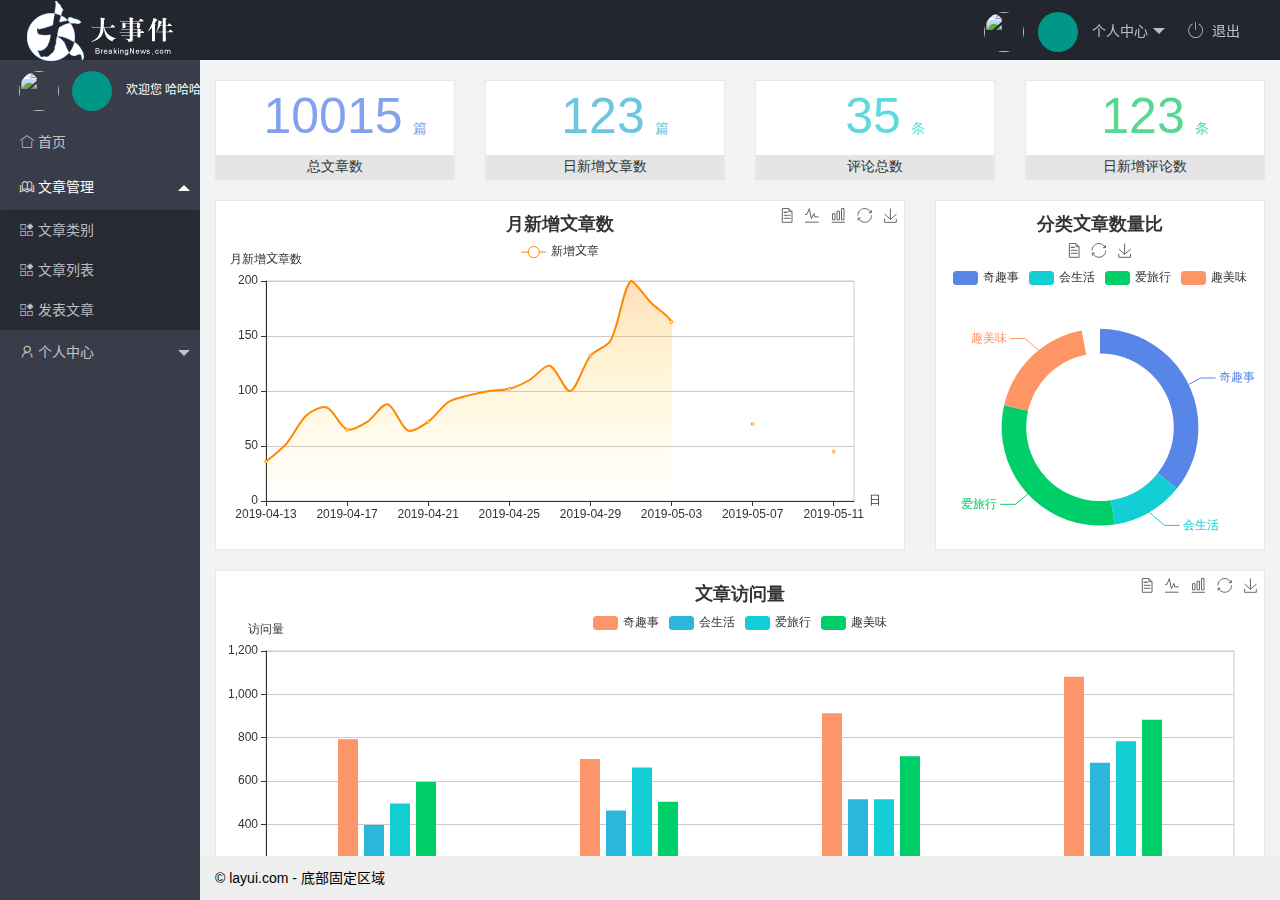
==== index.html @ 98bbff05 "首页及修改用户资料页面" ====
<!DOCTYPE html>
<html lang="zh-CN">

<head>
    <meta charset="UTF-8">
    <meta name="viewport" content="width=device-width, initial-scale=1.0">
    <title>大事件-首页</title>
    <link rel="stylesheet" href="/assets/lib/layui/css/layui.css">
    <link rel="stylesheet" href="/assets/css/index.css">
    <link rel="stylesheet" href="/assets/fonts/iconfont.css">
</head>

<body class="layui-layout-body">
    <div class="layui-layout layui-layout-admin">
        <div class="layui-header">
            <div class="layui-logo"><img src="/assets/images/logo.png" alt=""></div>
            <!-- 头部区域（可配合layui已有的水平导航） -->
            <ul class="layui-nav layui-layout-right">
                <li class="layui-nav-item">
                    <a href="javascript:;">
                        <img src="http://t.cn/RCzsdCq" class="layui-nav-img tu">
                        <span class="touxiang"></span>
                        个人中心
                    </a>
                    <dl class="layui-nav-child">
                        <dd><a href="">基本资料</a></dd>
                        <dd><a href="">更换头像</a></dd>
                        <dd><a href="">重置密码</a></dd>
                    </dl>
                </li>
                <li class="layui-nav-item">
                    <a href="javascript:;"><span class="iconfont icon-tuichu"></span> &nbsp;退出</a>
                </li>
            </ul>
        </div>

        <div class="layui-side layui-bg-black">
            <div class="layui-side-scroll">
                <!-- 左侧导航区域（可配合layui已有的垂直导航） -->
                <div class="userinfo">
                    <img src="http://t.cn/RCzsdCq" class="layui-nav-img tu">
                    <span class="touxiang"></span>
                    <span id="welcome">欢迎您&nbsp;哈哈哈</span>
                </div>
                <ul class="layui-nav layui-nav-tree" lay-filter="test">

                    <li class="layui-nav-item"><a href="/home/dashboard.html" target="fm"><i
                                class="layui-icon layui-icon-home"></i>
                            首页</a>
                    </li>
                    <li class="layui-nav-item layui-nav-itemed">
                        <a class="" href="javascript:;"><i class="layui-icon layui-icon-read"></i> 文章管理</a>
                        <dl class="layui-nav-child">
                            <dd><a href="javascript:;"><i class="layui-icon layui-icon-app"></i> 文章类别</a></dd>
                            <dd><a href="javascript:;"><i class="layui-icon layui-icon-app"></i> 文章列表</a></dd>
                            <dd><a href="javascript:;"><i class="layui-icon layui-icon-app"></i> 发表文章</a></dd>
                        </dl>
                    </li>
                    <li class="layui-nav-item">
                        <a href="javascript:;"><i class="layui-icon layui-icon-username"></i> 个人中心</a>
                        <dl class="layui-nav-child">
                            <dd><a href="/home/user_info.html" target="fm"><i class="layui-icon layui-icon-app"></i>
                                    基本资料</a></dd>
                            <dd><a href="javascript:;"><i class="layui-icon layui-icon-app"></i> 更换头像</a></dd>
                            <dd><a href="javascript:;"><i class="layui-icon layui-icon-app"></i> 重置密码</a></dd>
                        </dl>
                    </li>

                </ul>
            </div>
        </div>

        <div class="layui-body">
            <!-- 内容主体区域 -->
            <iframe src="/home/dashboard.html" frameborder="0" name="fm"></iframe>
        </div>

        <div class="layui-footer">
            <!-- 底部固定区域 -->
            © layui.com - 底部固定区域
        </div>
    </div>
</body>




























<!-- 导入 Layui 的JS文件 -->
<script src="/assets/lib/layui/layui.all.js"></script>
<!-- 导入 JQuery -->
<script src="/assets/lib/jquery.js"></script>
<!-- 导入自己封装的 baseAPI.js -->
<script src="/assets/js/baseAPI.js"></script>
<!-- 导入自己的 JavaScript 脚本 -->
<script src="/assets/js/index.js"></script>
<script>
    //JavaScript代码区域
    layui.use('element', function () {
        var element = layui.element;

    });
</script>

</html>
---- assets/lib/layui/css/layui.css ----
/** layui-v2.5.5 MIT License By https://www.layui.com */
 .layui-inline,img{display:inline-block;vertical-align:middle}h1,h2,h3,h4,h5,h6{font-weight:400}.layui-edge,.layui-header,.layui-inline,.layui-main{position:relative}.layui-body,.layui-edge,.layui-elip{overflow:hidden}.layui-btn,.layui-edge,.layui-inline,img{vertical-align:middle}.layui-btn,.layui-disabled,.layui-icon,.layui-unselect{-moz-user-select:none;-webkit-user-select:none;-ms-user-select:none}.layui-elip,.layui-form-checkbox span,.layui-form-pane .layui-form-label{text-overflow:ellipsis;white-space:nowrap}.layui-breadcrumb,.layui-tree-btnGroup{visibility:hidden}blockquote,body,button,dd,div,dl,dt,form,h1,h2,h3,h4,h5,h6,input,li,ol,p,pre,td,textarea,th,ul{margin:0;padding:0;-webkit-tap-highlight-color:rgba(0,0,0,0)}a:active,a:hover{outline:0}img{border:none}li{list-style:none}table{border-collapse:collapse;border-spacing:0}h4,h5,h6{font-size:100%}button,input,optgroup,option,select,textarea{font-family:inherit;font-size:inherit;font-style:inherit;font-weight:inherit;outline:0}pre{white-space:pre-wrap;white-space:-moz-pre-wrap;white-space:-pre-wrap;white-space:-o-pre-wrap;word-wrap:break-word}body{line-height:24px;font:14px Helvetica Neue,Helvetica,PingFang SC,Tahoma,Arial,sans-serif}hr{height:1px;margin:10px 0;border:0;clear:both}a{color:#333;text-decoration:none}a:hover{color:#777}a cite{font-style:normal;*cursor:pointer}.layui-border-box,.layui-border-box *{box-sizing:border-box}.layui-box,.layui-box *{box-sizing:content-box}.layui-clear{clear:both;*zoom:1}.layui-clear:after{content:'\20';clear:both;*zoom:1;display:block;height:0}.layui-inline{*display:inline;*zoom:1}.layui-edge{display:inline-block;width:0;height:0;border-width:6px;border-style:dashed;border-color:transparent}.layui-edge-top{top:-4px;border-bottom-color:#999;border-bottom-style:solid}.layui-edge-right{border-left-color:#999;border-left-style:solid}.layui-edge-bottom{top:2px;border-top-color:#999;border-top-style:solid}.layui-edge-left{border-right-color:#999;border-right-style:solid}.layui-disabled,.layui-disabled:hover{color:#d2d2d2!important;cursor:not-allowed!important}.layui-circle{border-radius:100%}.layui-show{display:block!important}.layui-hide{display:none!important}@font-face{font-family:layui-icon;src:url(../font/iconfont.eot?v=250);src:url(../font/iconfont.eot?v=250#iefix) format('embedded-opentype'),url(../font/iconfont.woff2?v=250) format('woff2'),url(../font/iconfont.woff?v=250) format('woff'),url(../font/iconfont.ttf?v=250) format('truetype'),url(../font/iconfont.svg?v=250#layui-icon) format('svg')}.layui-icon{font-family:layui-icon!important;font-size:16px;font-style:normal;-webkit-font-smoothing:antialiased;-moz-osx-font-smoothing:grayscale}.layui-icon-reply-fill:before{content:"\e611"}.layui-icon-set-fill:before{content:"\e614"}.layui-icon-menu-fill:before{content:"\e60f"}.layui-icon-search:before{content:"\e615"}.layui-icon-share:before{content:"\e641"}.layui-icon-set-sm:before{content:"\e620"}.layui-icon-engine:before{content:"\e628"}.layui-icon-close:before{content:"\1006"}.layui-icon-close-fill:before{content:"\1007"}.layui-icon-chart-screen:before{content:"\e629"}.layui-icon-star:before{content:"\e600"}.layui-icon-circle-dot:before{content:"\e617"}.layui-icon-chat:before{content:"\e606"}.layui-icon-release:before{content:"\e609"}.layui-icon-list:before{content:"\e60a"}.layui-icon-chart:before{content:"\e62c"}.layui-icon-ok-circle:before{content:"\1005"}.layui-icon-layim-theme:before{content:"\e61b"}.layui-icon-table:before{content:"\e62d"}.layui-icon-right:before{content:"\e602"}.layui-icon-left:before{content:"\e603"}.layui-icon-cart-simple:before{content:"\e698"}.layui-icon-face-cry:before{content:"\e69c"}.layui-icon-face-smile:before{content:"\e6af"}.layui-icon-survey:before{content:"\e6b2"}.layui-icon-tree:before{content:"\e62e"}.layui-icon-upload-circle:before{content:"\e62f"}.layui-icon-add-circle:before{content:"\e61f"}.layui-icon-download-circle:before{content:"\e601"}.layui-icon-templeate-1:before{content:"\e630"}.layui-icon-util:before{content:"\e631"}.layui-icon-face-surprised:before{content:"\e664"}.layui-icon-edit:before{content:"\e642"}.layui-icon-speaker:before{content:"\e645"}.layui-icon-down:before{content:"\e61a"}.layui-icon-file:before{content:"\e621"}.layui-icon-layouts:before{content:"\e632"}.layui-icon-rate-half:before{content:"\e6c9"}.layui-icon-add-circle-fine:before{content:"\e608"}.layui-icon-prev-circle:before{content:"\e633"}.layui-icon-read:before{content:"\e705"}.layui-icon-404:before{content:"\e61c"}.layui-icon-carousel:before{content:"\e634"}.layui-icon-help:before{content:"\e607"}.layui-icon-code-circle:before{content:"\e635"}.layui-icon-water:before{content:"\e636"}.layui-icon-username:before{content:"\e66f"}.layui-icon-find-fill:before{content:"\e670"}.layui-icon-about:before{content:"\e60b"}.layui-icon-location:before{content:"\e715"}.layui-icon-up:before{content:"\e619"}.layui-icon-pause:before{content:"\e651"}.layui-icon-date:before{content:"\e637"}.layui-icon-layim-uploadfile:before{content:"\e61d"}.layui-icon-delete:before{content:"\e640"}.layui-icon-play:before{content:"\e652"}.layui-icon-top:before{content:"\e604"}.layui-icon-friends:before{content:"\e612"}.layui-icon-refresh-3:before{content:"\e9aa"}.layui-icon-ok:before{content:"\e605"}.layui-icon-layer:before{content:"\e638"}.layui-icon-face-smile-fine:before{content:"\e60c"}.layui-icon-dollar:before{content:"\e659"}.layui-icon-group:before{content:"\e613"}.layui-icon-layim-download:before{content:"\e61e"}.layui-icon-picture-fine:before{content:"\e60d"}.layui-icon-link:before{content:"\e64c"}.layui-icon-diamond:before{content:"\e735"}.layui-icon-log:before{content:"\e60e"}.layui-icon-rate-solid:before{content:"\e67a"}.layui-icon-fonts-del:before{content:"\e64f"}.layui-icon-unlink:before{content:"\e64d"}.layui-icon-fonts-clear:before{content:"\e639"}.layui-icon-triangle-r:before{content:"\e623"}.layui-icon-circle:before{content:"\e63f"}.layui-icon-radio:before{content:"\e643"}.layui-icon-align-center:before{content:"\e647"}.layui-icon-align-right:before{content:"\e648"}.layui-icon-align-left:before{content:"\e649"}.layui-icon-loading-1:before{content:"\e63e"}.layui-icon-return:before{content:"\e65c"}.layui-icon-fonts-strong:before{content:"\e62b"}.layui-icon-upload:before{content:"\e67c"}.layui-icon-dialogue:before{content:"\e63a"}.layui-icon-video:before{content:"\e6ed"}.layui-icon-headset:before{content:"\e6fc"}.layui-icon-cellphone-fine:before{content:"\e63b"}.layui-icon-add-1:before{content:"\e654"}.layui-icon-face-smile-b:before{content:"\e650"}.layui-icon-fonts-html:before{content:"\e64b"}.layui-icon-form:before{content:"\e63c"}.layui-icon-cart:before{content:"\e657"}.layui-icon-camera-fill:before{content:"\e65d"}.layui-icon-tabs:before{content:"\e62a"}.layui-icon-fonts-code:before{content:"\e64e"}.layui-icon-fire:before{content:"\e756"}.layui-icon-set:before{content:"\e716"}.layui-icon-fonts-u:before{content:"\e646"}.layui-icon-triangle-d:before{content:"\e625"}.layui-icon-tips:before{content:"\e702"}.layui-icon-picture:before{content:"\e64a"}.layui-icon-more-vertical:before{content:"\e671"}.layui-icon-flag:before{content:"\e66c"}.layui-icon-loading:before{content:"\e63d"}.layui-icon-fonts-i:before{content:"\e644"}.layui-icon-refresh-1:before{content:"\e666"}.layui-icon-rmb:before{content:"\e65e"}.layui-icon-home:before{content:"\e68e"}.layui-icon-user:before{content:"\e770"}.layui-icon-notice:before{content:"\e667"}.layui-icon-login-weibo:before{content:"\e675"}.layui-icon-voice:before{content:"\e688"}.layui-icon-upload-drag:before{content:"\e681"}.layui-icon-login-qq:before{content:"\e676"}.layui-icon-snowflake:before{content:"\e6b1"}.layui-icon-file-b:before{content:"\e655"}.layui-icon-template:before{content:"\e663"}.layui-icon-auz:before{content:"\e672"}.layui-icon-console:before{content:"\e665"}.layui-icon-app:before{content:"\e653"}.layui-icon-prev:before{content:"\e65a"}.layui-icon-website:before{content:"\e7ae"}.layui-icon-next:before{content:"\e65b"}.layui-icon-component:before{content:"\e857"}.layui-icon-more:before{content:"\e65f"}.layui-icon-login-wechat:before{content:"\e677"}.layui-icon-shrink-right:before{content:"\e668"}.layui-icon-spread-left:before{content:"\e66b"}.layui-icon-camera:before{content:"\e660"}.layui-icon-note:before{content:"\e66e"}.layui-icon-refresh:before{content:"\e669"}.layui-icon-female:before{content:"\e661"}.layui-icon-male:before{content:"\e662"}.layui-icon-password:before{content:"\e673"}.layui-icon-senior:before{content:"\e674"}.layui-icon-theme:before{content:"\e66a"}.layui-icon-tread:before{content:"\e6c5"}.layui-icon-praise:before{content:"\e6c6"}.layui-icon-star-fill:before{content:"\e658"}.layui-icon-rate:before{content:"\e67b"}.layui-icon-template-1:before{content:"\e656"}.layui-icon-vercode:before{content:"\e679"}.layui-icon-cellphone:before{content:"\e678"}.layui-icon-screen-full:before{content:"\e622"}.layui-icon-screen-restore:before{content:"\e758"}.layui-icon-cols:before{content:"\e610"}.layui-icon-export:before{content:"\e67d"}.layui-icon-print:before{content:"\e66d"}.layui-icon-slider:before{content:"\e714"}.layui-icon-addition:before{content:"\e624"}.layui-icon-subtraction:before{content:"\e67e"}.layui-icon-service:before{content:"\e626"}.layui-icon-transfer:before{content:"\e691"}.layui-main{width:1140px;margin:0 auto}.layui-header{z-index:1000;height:60px}.layui-header a:hover{transition:all .5s;-webkit-transition:all .5s}.layui-side{position:fixed;left:0;top:0;bottom:0;z-index:999;width:200px;overflow-x:hidden}.layui-side-scroll{position:relative;width:220px;height:100%;overflow-x:hidden}.layui-body{position:absolute;left:200px;right:0;top:0;bottom:0;z-index:998;width:auto;overflow-y:auto;box-sizing:border-box}.layui-layout-body{overflow:hidden}.layui-layout-admin .layui-header{background-color:#23262E}.layui-layout-admin .layui-side{top:60px;width:200px;overflow-x:hidden}.layui-layout-admin .layui-body{position:fixed;top:60px;bottom:44px}.layui-layout-admin .layui-main{width:auto;margin:0 15px}.layui-layout-admin .layui-footer{position:fixed;left:200px;right:0;bottom:0;height:44px;line-height:44px;padding:0 15px;background-color:#eee}.layui-layout-admin .layui-logo{position:absolute;left:0;top:0;width:200px;height:100%;line-height:60px;text-align:center;color:#009688;font-size:16px}.layui-layout-admin .layui-header .layui-nav{background:0 0}.layui-layout-left{position:absolute!important;left:200px;top:0}.layui-layout-right{position:absolute!important;right:0;top:0}.layui-container{position:relative;margin:0 auto;padding:0 15px;box-sizing:border-box}.layui-fluid{position:relative;margin:0 auto;padding:0 15px}.layui-row:after,.layui-row:before{content:'';display:block;clear:both}.layui-col-lg1,.layui-col-lg10,.layui-col-lg11,.layui-col-lg12,.layui-col-lg2,.layui-col-lg3,.layui-col-lg4,.layui-col-lg5,.layui-col-lg6,.layui-col-lg7,.layui-col-lg8,.layui-col-lg9,.layui-col-md1,.layui-col-md10,.layui-col-md11,.layui-col-md12,.layui-col-md2,.layui-col-md3,.layui-col-md4,.layui-col-md5,.layui-col-md6,.layui-col-md7,.layui-col-md8,.layui-col-md9,.layui-col-sm1,.layui-col-sm10,.layui-col-sm11,.layui-col-sm12,.layui-col-sm2,.layui-col-sm3,.layui-col-sm4,.layui-col-sm5,.layui-col-sm6,.layui-col-sm7,.layui-col-sm8,.layui-col-sm9,.layui-col-xs1,.layui-col-xs10,.layui-col-xs11,.layui-col-xs12,.layui-col-xs2,.layui-col-xs3,.layui-col-xs4,.layui-col-xs5,.layui-col-xs6,.layui-col-xs7,.layui-col-xs8,.layui-col-xs9{position:relative;display:block;box-sizing:border-box}.layui-col-xs1,.layui-col-xs10,.layui-col-xs11,.layui-col-xs12,.layui-col-xs2,.layui-col-xs3,.layui-col-xs4,.layui-col-xs5,.layui-col-xs6,.layui-col-xs7,.layui-col-xs8,.layui-col-xs9{float:left}.layui-col-xs1{width:8.33333333%}.layui-col-xs2{width:16.66666667%}.layui-col-xs3{width:25%}.layui-col-xs4{width:33.33333333%}.layui-col-xs5{width:41.66666667%}.layui-col-xs6{width:50%}.layui-col-xs7{width:58.33333333%}.layui-col-xs8{width:66.66666667%}.layui-col-xs9{width:75%}.layui-col-xs10{width:83.33333333%}.layui-col-xs11{width:91.66666667%}.layui-col-xs12{width:100%}.layui-col-xs-offset1{margin-left:8.33333333%}.layui-col-xs-offset2{margin-left:16.66666667%}.layui-col-xs-offset3{margin-left:25%}.layui-col-xs-offset4{margin-left:33.33333333%}.layui-col-xs-offset5{margin-left:41.66666667%}.layui-col-xs-offset6{margin-left:50%}.layui-col-xs-offset7{margin-left:58.33333333%}.layui-col-xs-offset8{margin-left:66.66666667%}.layui-col-xs-offset9{margin-left:75%}.layui-col-xs-offset10{margin-left:83.33333333%}.layui-col-xs-offset11{margin-left:91.66666667%}.layui-col-xs-offset12{margin-left:100%}@media screen and (max-width:768px){.layui-hide-xs{display:none!important}.layui-show-xs-block{display:block!important}.layui-show-xs-inline{display:inline!important}.layui-show-xs-inline-block{display:inline-block!important}}@media screen and (min-width:768px){.layui-container{width:750px}.layui-hide-sm{display:none!important}.layui-show-sm-block{display:block!important}.layui-show-sm-inline{display:inline!important}.layui-show-sm-inline-block{display:inline-block!important}.layui-col-sm1,.layui-col-sm10,.layui-col-sm11,.layui-col-sm12,.layui-col-sm2,.layui-col-sm3,.layui-col-sm4,.layui-col-sm5,.layui-col-sm6,.layui-col-sm7,.layui-col-sm8,.layui-col-sm9{float:left}.layui-col-sm1{width:8.33333333%}.layui-col-sm2{width:16.66666667%}.layui-col-sm3{width:25%}.layui-col-sm4{width:33.33333333%}.layui-col-sm5{width:41.66666667%}.layui-col-sm6{width:50%}.layui-col-sm7{width:58.33333333%}.layui-col-sm8{width:66.66666667%}.layui-col-sm9{width:75%}.layui-col-sm10{width:83.33333333%}.layui-col-sm11{width:91.66666667%}.layui-col-sm12{width:100%}.layui-col-sm-offset1{margin-left:8.33333333%}.layui-col-sm-offset2{margin-left:16.66666667%}.layui-col-sm-offset3{margin-left:25%}.layui-col-sm-offset4{margin-left:33.33333333%}.layui-col-sm-offset5{margin-left:41.66666667%}.layui-col-sm-offset6{margin-left:50%}.layui-col-sm-offset7{margin-left:58.33333333%}.layui-col-sm-offset8{margin-left:66.66666667%}.layui-col-sm-offset9{margin-left:75%}.layui-col-sm-offset10{margin-left:83.33333333%}.layui-col-sm-offset11{margin-left:91.66666667%}.layui-col-sm-offset12{margin-left:100%}}@media screen and (min-width:992px){.layui-container{width:970px}.layui-hide-md{display:none!important}.layui-show-md-block{display:block!important}.layui-show-md-inline{display:inline!important}.layui-show-md-inline-block{display:inline-block!important}.layui-col-md1,.layui-col-md10,.layui-col-md11,.layui-col-md12,.layui-col-md2,.layui-col-md3,.layui-col-md4,.layui-col-md5,.layui-col-md6,.layui-col-md7,.layui-col-md8,.layui-col-md9{float:left}.layui-col-md1{width:8.33333333%}.layui-col-md2{width:16.66666667%}.layui-col-md3{width:25%}.layui-col-md4{width:33.33333333%}.layui-col-md5{width:41.66666667%}.layui-col-md6{width:50%}.layui-col-md7{width:58.33333333%}.layui-col-md8{width:66.66666667%}.layui-col-md9{width:75%}.layui-col-md10{width:83.33333333%}.layui-col-md11{width:91.66666667%}.layui-col-md12{width:100%}.layui-col-md-offset1{margin-left:8.33333333%}.layui-col-md-offset2{margin-left:16.66666667%}.layui-col-md-offset3{margin-left:25%}.layui-col-md-offset4{margin-left:33.33333333%}.layui-col-md-offset5{margin-left:41.66666667%}.layui-col-md-offset6{margin-left:50%}.layui-col-md-offset7{margin-left:58.33333333%}.layui-col-md-offset8{margin-left:66.66666667%}.layui-col-md-offset9{margin-left:75%}.layui-col-md-offset10{margin-left:83.33333333%}.layui-col-md-offset11{margin-left:91.66666667%}.layui-col-md-offset12{margin-left:100%}}@media screen and (min-width:1200px){.layui-container{width:1170px}.layui-hide-lg{display:none!important}.layui-show-lg-block{display:block!important}.layui-show-lg-inline{display:inline!important}.layui-show-lg-inline-block{display:inline-block!important}.layui-col-lg1,.layui-col-lg10,.layui-col-lg11,.layui-col-lg12,.layui-col-lg2,.layui-col-lg3,.layui-col-lg4,.layui-col-lg5,.layui-col-lg6,.layui-col-lg7,.layui-col-lg8,.layui-col-lg9{float:left}.layui-col-lg1{width:8.33333333%}.layui-col-lg2{width:16.66666667%}.layui-col-lg3{width:25%}.layui-col-lg4{width:33.33333333%}.layui-col-lg5{width:41.66666667%}.layui-col-lg6{width:50%}.layui-col-lg7{width:58.33333333%}.layui-col-lg8{width:66.66666667%}.layui-col-lg9{width:75%}.layui-col-lg10{width:83.33333333%}.layui-col-lg11{width:91.66666667%}.layui-col-lg12{width:100%}.layui-col-lg-offset1{margin-left:8.33333333%}.layui-col-lg-offset2{margin-left:16.66666667%}.layui-col-lg-offset3{margin-left:25%}.layui-col-lg-offset4{margin-left:33.33333333%}.layui-col-lg-offset5{margin-left:41.66666667%}.layui-col-lg-offset6{margin-left:50%}.layui-col-lg-offset7{margin-left:58.33333333%}.layui-col-lg-offset8{margin-left:66.66666667%}.layui-col-lg-offset9{margin-left:75%}.layui-col-lg-offset10{margin-left:83.33333333%}.layui-col-lg-offset11{margin-left:91.66666667%}.layui-col-lg-offset12{margin-left:100%}}.layui-col-space1{margin:-.5px}.layui-col-space1>*{padding:.5px}.layui-col-space3{margin:-1.5px}.layui-col-space3>*{padding:1.5px}.layui-col-space5{margin:-2.5px}.layui-col-space5>*{padding:2.5px}.layui-col-space8{margin:-3.5px}.layui-col-space8>*{padding:3.5px}.layui-col-space10{margin:-5px}.layui-col-space10>*{padding:5px}.layui-col-space12{margin:-6px}.layui-col-space12>*{padding:6px}.layui-col-space15{margin:-7.5px}.layui-col-space15>*{padding:7.5px}.layui-col-space18{margin:-9px}.layui-col-space18>*{padding:9px}.layui-col-space20{margin:-10px}.layui-col-space20>*{padding:10px}.layui-col-space22{margin:-11px}.layui-col-space22>*{padding:11px}.layui-col-space25{margin:-12.5px}.layui-col-space25>*{padding:12.5px}.layui-col-space30{margin:-15px}.layui-col-space30>*{padding:15px}.layui-btn,.layui-input,.layui-select,.layui-textarea,.layui-upload-button{outline:0;-webkit-appearance:none;transition:all .3s;-webkit-transition:all .3s;box-sizing:border-box}.layui-elem-quote{margin-bottom:10px;padding:15px;line-height:22px;border-left:5px solid #009688;border-radius:0 2px 2px 0;background-color:#f2f2f2}.layui-quote-nm{border-style:solid;border-width:1px 1px 1px 5px;background:0 0}.layui-elem-field{margin-bottom:10px;padding:0;border-width:1px;border-style:solid}.layui-elem-field legend{margin-left:20px;padding:0 10px;font-size:20px;font-weight:300}.layui-field-title{margin:10px 0 20px;border-width:1px 0 0}.layui-field-box{padding:10px 15px}.layui-field-title .layui-field-box{padding:10px 0}.layui-progress{position:relative;height:6px;border-radius:20px;background-color:#e2e2e2}.layui-progress-bar{position:absolute;left:0;top:0;width:0;max-width:100%;height:6px;border-radius:20px;text-align:right;background-color:#5FB878;transition:all .3s;-webkit-transition:all .3s}.layui-progress-big,.layui-progress-big .layui-progress-bar{height:18px;line-height:18px}.layui-progress-text{position:relative;top:-20px;line-height:18px;font-size:12px;color:#666}.layui-progress-big .layui-progress-text{position:static;padding:0 10px;color:#fff}.layui-collapse{border-width:1px;border-style:solid;border-radius:2px}.layui-colla-content,.layui-colla-item{border-top-width:1px;border-top-style:solid}.layui-colla-item:first-child{border-top:none}.layui-colla-title{position:relative;height:42px;line-height:42px;padding:0 15px 0 35px;color:#333;background-color:#f2f2f2;cursor:pointer;font-size:14px;overflow:hidden}.layui-colla-content{display:none;padding:10px 15px;line-height:22px;color:#666}.layui-colla-icon{position:absolute;left:15px;top:0;font-size:14px}.layui-card{margin-bottom:15px;border-radius:2px;background-color:#fff;box-shadow:0 1px 2px 0 rgba(0,0,0,.05)}.layui-card:last-child{margin-bottom:0}.layui-card-header{position:relative;height:42px;line-height:42px;padding:0 15px;border-bottom:1px solid #f6f6f6;color:#333;border-radius:2px 2px 0 0;font-size:14px}.layui-bg-black,.layui-bg-blue,.layui-bg-cyan,.layui-bg-green,.layui-bg-orange,.layui-bg-red{color:#fff!important}.layui-card-body{position:relative;padding:10px 15px;line-height:24px}.layui-card-body[pad15]{padding:15px}.layui-card-body[pad20]{padding:20px}.layui-card-body .layui-table{margin:5px 0}.layui-card .layui-tab{margin:0}.layui-panel-window{position:relative;padding:15px;border-radius:0;border-top:5px solid #E6E6E6;background-color:#fff}.layui-auxiliar-moving{position:fixed;left:0;right:0;top:0;bottom:0;width:100%;height:100%;background:0 0;z-index:9999999999}.layui-form-label,.layui-form-mid,.layui-form-select,.layui-input-block,.layui-input-inline,.layui-textarea{position:relative}.layui-bg-red{background-color:#FF5722!important}.layui-bg-orange{background-color:#FFB800!important}.layui-bg-green{background-color:#009688!important}.layui-bg-cyan{background-color:#2F4056!important}.layui-bg-blue{background-color:#1E9FFF!important}.layui-bg-black{background-color:#393D49!important}.layui-bg-gray{background-color:#eee!important;color:#666!important}.layui-badge-rim,.layui-colla-content,.layui-colla-item,.layui-collapse,.layui-elem-field,.layui-form-pane .layui-form-item[pane],.layui-form-pane .layui-form-label,.layui-input,.layui-layedit,.layui-layedit-tool,.layui-quote-nm,.layui-select,.layui-tab-bar,.layui-tab-card,.layui-tab-title,.layui-tab-title .layui-this:after,.layui-textarea{border-color:#e6e6e6}.layui-timeline-item:before,hr{background-color:#e6e6e6}.layui-text{line-height:22px;font-size:14px;color:#666}.layui-text h1,.layui-text h2,.layui-text h3{font-weight:500;color:#333}.layui-text h1{font-size:30px}.layui-text h2{font-size:24px}.layui-text h3{font-size:18px}.layui-text a:not(.layui-btn){color:#01AAED}.layui-text a:not(.layui-btn):hover{text-decoration:underline}.layui-text ul{padding:5px 0 5px 15px}.layui-text ul li{margin-top:5px;list-style-type:disc}.layui-text em,.layui-word-aux{color:#999!important;padding:0 5px!important}.layui-btn{display:inline-block;height:38px;line-height:38px;padding:0 18px;background-color:#009688;color:#fff;white-space:nowrap;text-align:center;font-size:14px;border:none;border-radius:2px;cursor:pointer}.layui-btn:hover{opacity:.8;filter:alpha(opacity=80);color:#fff}.layui-btn:active{opacity:1;filter:alpha(opacity=100)}.layui-btn+.layui-btn{margin-left:10px}.layui-btn-container{font-size:0}.layui-btn-container .layui-btn{margin-right:10px;margin-bottom:10px}.layui-btn-container .layui-btn+.layui-btn{margin-left:0}.layui-table .layui-btn-container .layui-btn{margin-bottom:9px}.layui-btn-radius{border-radius:100px}.layui-btn .layui-icon{margin-right:3px;font-size:18px;vertical-align:bottom;vertical-align:middle\9}.layui-btn-primary{border:1px solid #C9C9C9;background-color:#fff;color:#555}.layui-btn-primary:hover{border-color:#009688;color:#333}.layui-btn-normal{background-color:#1E9FFF}.layui-btn-warm{background-color:#FFB800}.layui-btn-danger{background-color:#FF5722}.layui-btn-checked{background-color:#5FB878}.layui-btn-disabled,.layui-btn-disabled:active,.layui-btn-disabled:hover{border:1px solid #e6e6e6;background-color:#FBFBFB;color:#C9C9C9;cursor:not-allowed;opacity:1}.layui-btn-lg{height:44px;line-height:44px;padding:0 25px;font-size:16px}.layui-btn-sm{height:30px;line-height:30px;padding:0 10px;font-size:12px}.layui-btn-sm i{font-size:16px!important}.layui-btn-xs{height:22px;line-height:22px;padding:0 5px;font-size:12px}.layui-btn-xs i{font-size:14px!important}.layui-btn-group{display:inline-block;vertical-align:middle;font-size:0}.layui-btn-group .layui-btn{margin-left:0!important;margin-right:0!important;border-left:1px solid rgba(255,255,255,.5);border-radius:0}.layui-btn-group .layui-btn-primary{border-left:none}.layui-btn-group .layui-btn-primary:hover{border-color:#C9C9C9;color:#009688}.layui-btn-group .layui-btn:first-child{border-left:none;border-radius:2px 0 0 2px}.layui-btn-group .layui-btn-primary:first-child{border-left:1px solid #c9c9c9}.layui-btn-group .layui-btn:last-child{border-radius:0 2px 2px 0}.layui-btn-group .layui-btn+.layui-btn{margin-left:0}.layui-btn-group+.layui-btn-group{margin-left:10px}.layui-btn-fluid{width:100%}.layui-input,.layui-select,.layui-textarea{height:38px;line-height:1.3;line-height:38px\9;border-width:1px;border-style:solid;background-color:#fff;border-radius:2px}.layui-input::-webkit-input-placeholder,.layui-select::-webkit-input-placeholder,.layui-textarea::-webkit-input-placeholder{line-height:1.3}.layui-input,.layui-textarea{display:block;width:100%;padding-left:10px}.layui-input:hover,.layui-textarea:hover{border-color:#D2D2D2!important}.layui-input:focus,.layui-textarea:focus{border-color:#C9C9C9!important}.layui-textarea{min-height:100px;height:auto;line-height:20px;padding:6px 10px;resize:vertical}.layui-select{padding:0 10px}.layui-form input[type=checkbox],.layui-form input[type=radio],.layui-form select{display:none}.layui-form [lay-ignore]{display:initial}.layui-form-item{margin-bottom:15px;clear:both;*zoom:1}.layui-form-item:after{content:'\20';clear:both;*zoom:1;display:block;height:0}.layui-form-label{float:left;display:block;padding:9px 15px;width:80px;font-weight:400;line-height:20px;text-align:right}.layui-form-label-col{display:block;float:none;padding:9px 0;line-height:20px;text-align:left}.layui-form-item .layui-inline{margin-bottom:5px;margin-right:10px}.layui-input-block{margin-left:110px;min-height:36px}.layui-input-inline{display:inline-block;vertical-align:middle}.layui-form-item .layui-input-inline{float:left;width:190px;margin-right:10px}.layui-form-text .layui-input-inline{width:auto}.layui-form-mid{float:left;display:block;padding:9px 0!important;line-height:20px;margin-right:10px}.layui-form-danger+.layui-form-select .layui-input,.layui-form-danger:focus{border-color:#FF5722!important}.layui-form-select .layui-input{padding-right:30px;cursor:pointer}.layui-form-select .layui-edge{position:absolute;right:10px;top:50%;margin-top:-3px;cursor:pointer;border-width:6px;border-top-color:#c2c2c2;border-top-style:solid;transition:all .3s;-webkit-transition:all .3s}.layui-form-select dl{display:none;position:absolute;left:0;top:42px;padding:5px 0;z-index:899;min-width:100%;border:1px solid #d2d2d2;max-height:300px;overflow-y:auto;background-color:#fff;border-radius:2px;box-shadow:0 2px 4px rgba(0,0,0,.12);box-sizing:border-box}.layui-form-select dl dd,.layui-form-select dl dt{padding:0 10px;line-height:36px;white-space:nowrap;overflow:hidden;text-overflow:ellipsis}.layui-form-select dl dt{font-size:12px;color:#999}.layui-form-select dl dd{cursor:pointer}.layui-form-select dl dd:hover{background-color:#f2f2f2;-webkit-transition:.5s all;transition:.5s all}.layui-form-select .layui-select-group dd{padding-left:20px}.layui-form-select dl dd.layui-select-tips{padding-left:10px!important;color:#999}.layui-form-select dl dd.layui-this{background-color:#5FB878;color:#fff}.layui-form-checkbox,.layui-form-select dl dd.layui-disabled{background-color:#fff}.layui-form-selected dl{display:block}.layui-form-checkbox,.layui-form-checkbox *,.layui-form-switch{display:inline-block;vertical-align:middle}.layui-form-selected .layui-edge{margin-top:-9px;-webkit-transform:rotate(180deg);transform:rotate(180deg);margin-top:-3px\9}:root .layui-form-selected .layui-edge{margin-top:-9px\0/IE9}.layui-form-selectup dl{top:auto;bottom:42px}.layui-select-none{margin:5px 0;text-align:center;color:#999}.layui-select-disabled .layui-disabled{border-color:#eee!important}.layui-select-disabled .layui-edge{border-top-color:#d2d2d2}.layui-form-checkbox{position:relative;height:30px;line-height:30px;margin-right:10px;padding-right:30px;cursor:pointer;font-size:0;-webkit-transition:.1s linear;transition:.1s linear;box-sizing:border-box}.layui-form-checkbox span{padding:0 10px;height:100%;font-size:14px;border-radius:2px 0 0 2px;background-color:#d2d2d2;color:#fff;overflow:hidden}.layui-form-checkbox:hover span{background-color:#c2c2c2}.layui-form-checkbox i{position:absolute;right:0;top:0;width:30px;height:28px;border:1px solid #d2d2d2;border-left:none;border-radius:0 2px 2px 0;color:#fff;font-size:20px;text-align:center}.layui-form-checkbox:hover i{border-color:#c2c2c2;color:#c2c2c2}.layui-form-checked,.layui-form-checked:hover{border-color:#5FB878}.layui-form-checked span,.layui-form-checked:hover span{background-color:#5FB878}.layui-form-checked i,.layui-form-checked:hover i{color:#5FB878}.layui-form-item .layui-form-checkbox{margin-top:4px}.layui-form-checkbox[lay-skin=primary]{height:auto!important;line-height:normal!important;min-width:18px;min-height:18px;border:none!important;margin-right:0;padding-left:28px;padding-right:0;background:0 0}.layui-form-checkbox[lay-skin=primary] span{padding-left:0;padding-right:15px;line-height:18px;background:0 0;color:#666}.layui-form-checkbox[lay-skin=primary] i{right:auto;left:0;width:16px;height:16px;line-height:16px;border:1px solid #d2d2d2;font-size:12px;border-radius:2px;background-color:#fff;-webkit-transition:.1s linear;transition:.1s linear}.layui-form-checkbox[lay-skin=primary]:hover i{border-color:#5FB878;color:#fff}.layui-form-checked[lay-skin=primary] i{border-color:#5FB878!important;background-color:#5FB878;color:#fff}.layui-checkbox-disbaled[lay-skin=primary] span{background:0 0!important;color:#c2c2c2}.layui-checkbox-disbaled[lay-skin=primary]:hover i{border-color:#d2d2d2}.layui-form-item .layui-form-checkbox[lay-skin=primary]{margin-top:10px}.layui-form-switch{position:relative;height:22px;line-height:22px;min-width:35px;padding:0 5px;margin-top:8px;border:1px solid #d2d2d2;border-radius:20px;cursor:pointer;background-color:#fff;-webkit-transition:.1s linear;transition:.1s linear}.layui-form-switch i{position:absolute;left:5px;top:3px;width:16px;height:16px;border-radius:20px;background-color:#d2d2d2;-webkit-transition:.1s linear;transition:.1s linear}.layui-form-switch em{position:relative;top:0;width:25px;margin-left:21px;padding:0!important;text-align:center!important;color:#999!important;font-style:normal!important;font-size:12px}.layui-form-onswitch{border-color:#5FB878;background-color:#5FB878}.layui-checkbox-disbaled,.layui-checkbox-disbaled i{border-color:#e2e2e2!important}.layui-form-onswitch i{left:100%;margin-left:-21px;background-color:#fff}.layui-form-onswitch em{margin-left:5px;margin-right:21px;color:#fff!important}.layui-checkbox-disbaled span{background-color:#e2e2e2!important}.layui-checkbox-disbaled:hover i{color:#fff!important}[lay-radio]{display:none}.layui-form-radio,.layui-form-radio *{display:inline-block;vertical-align:middle}.layui-form-radio{line-height:28px;margin:6px 10px 0 0;padding-right:10px;cursor:pointer;font-size:0}.layui-form-radio *{font-size:14px}.layui-form-radio>i{margin-right:8px;font-size:22px;color:#c2c2c2}.layui-form-radio>i:hover,.layui-form-radioed>i{color:#5FB878}.layui-radio-disbaled>i{color:#e2e2e2!important}.layui-form-pane .layui-form-label{width:110px;padding:8px 15px;height:38px;line-height:20px;border-width:1px;border-style:solid;border-radius:2px 0 0 2px;text-align:center;background-color:#FBFBFB;overflow:hidden;box-sizing:border-box}.layui-form-pane .layui-input-inline{margin-left:-1px}.layui-form-pane .layui-input-block{margin-left:110px;left:-1px}.layui-form-pane .layui-input{border-radius:0 2px 2px 0}.layui-form-pane .layui-form-text .layui-form-label{float:none;width:100%;border-radius:2px;box-sizing:border-box;text-align:left}.layui-form-pane .layui-form-text .layui-input-inline{display:block;margin:0;top:-1px;clear:both}.layui-form-pane .layui-form-text .layui-input-block{margin:0;left:0;top:-1px}.layui-form-pane .layui-form-text .layui-textarea{min-height:100px;border-radius:0 0 2px 2px}.layui-form-pane .layui-form-checkbox{margin:4px 0 4px 10px}.layui-form-pane .layui-form-radio,.layui-form-pane .layui-form-switch{margin-top:6px;margin-left:10px}.layui-form-pane .layui-form-item[pane]{position:relative;border-width:1px;border-style:solid}.layui-form-pane .layui-form-item[pane] .layui-form-label{position:absolute;left:0;top:0;height:100%;border-width:0 1px 0 0}.layui-form-pane .layui-form-item[pane] .layui-input-inline{margin-left:110px}@media screen and (max-width:450px){.layui-form-item .layui-form-label{text-overflow:ellipsis;overflow:hidden;white-space:nowrap}.layui-form-item .layui-inline{display:block;margin-right:0;margin-bottom:20px;clear:both}.layui-form-item .layui-inline:after{content:'\20';clear:both;display:block;height:0}.layui-form-item .layui-input-inline{display:block;float:none;left:-3px;width:auto;margin:0 0 10px 112px}.layui-form-item .layui-input-inline+.layui-form-mid{margin-left:110px;top:-5px;padding:0}.layui-form-item .layui-form-checkbox{margin-right:5px;margin-bottom:5px}}.layui-layedit{border-width:1px;border-style:solid;border-radius:2px}.layui-layedit-tool{padding:3px 5px;border-bottom-width:1px;border-bottom-style:solid;font-size:0}.layedit-tool-fixed{position:fixed;top:0;border-top:1px solid #e2e2e2}.layui-layedit-tool .layedit-tool-mid,.layui-layedit-tool .layui-icon{display:inline-block;vertical-align:middle;text-align:center;font-size:14px}.layui-layedit-tool .layui-icon{position:relative;width:32px;height:30px;line-height:30px;margin:3px 5px;color:#777;cursor:pointer;border-radius:2px}.layui-layedit-tool .layui-icon:hover{color:#393D49}.layui-layedit-tool .layui-icon:active{color:#000}.layui-layedit-tool .layedit-tool-active{background-color:#e2e2e2;color:#000}.layui-layedit-tool .layui-disabled,.layui-layedit-tool .layui-disabled:hover{color:#d2d2d2;cursor:not-allowed}.layui-layedit-tool .layedit-tool-mid{width:1px;height:18px;margin:0 10px;background-color:#d2d2d2}.layedit-tool-html{width:50px!important;font-size:30px!important}.layedit-tool-b,.layedit-tool-code,.layedit-tool-help{font-size:16px!important}.layedit-tool-d,.layedit-tool-face,.layedit-tool-image,.layedit-tool-unlink{font-size:18px!important}.layedit-tool-image input{position:absolute;font-size:0;left:0;top:0;width:100%;height:100%;opacity:.01;filter:Alpha(opacity=1);cursor:pointer}.layui-layedit-iframe iframe{display:block;width:100%}#LAY_layedit_code{overflow:hidden}.layui-laypage{display:inline-block;*display:inline;*zoom:1;vertical-align:middle;margin:10px 0;font-size:0}.layui-laypage>a:first-child,.layui-laypage>a:first-child em{border-radius:2px 0 0 2px}.layui-laypage>a:last-child,.layui-laypage>a:last-child em{border-radius:0 2px 2px 0}.layui-laypage>:first-child{margin-left:0!important}.layui-laypage>:last-child{margin-right:0!important}.layui-laypage a,.layui-laypage button,.layui-laypage input,.layui-laypage select,.layui-laypage span{border:1px solid #e2e2e2}.layui-laypage a,.layui-laypage span{display:inline-block;*display:inline;*zoom:1;vertical-align:middle;padding:0 15px;height:28px;line-height:28px;margin:0 -1px 5px 0;background-color:#fff;color:#333;font-size:12px}.layui-flow-more a *,.layui-laypage input,.layui-table-view select[lay-ignore]{display:inline-block}.layui-laypage a:hover{color:#009688}.layui-laypage em{font-style:normal}.layui-laypage .layui-laypage-spr{color:#999;font-weight:700}.layui-laypage a{text-decoration:none}.layui-laypage .layui-laypage-curr{position:relative}.layui-laypage .layui-laypage-curr em{position:relative;color:#fff}.layui-laypage .layui-laypage-curr .layui-laypage-em{position:absolute;left:-1px;top:-1px;padding:1px;width:100%;height:100%;background-color:#009688}.layui-laypage-em{border-radius:2px}.layui-laypage-next em,.layui-laypage-prev em{font-family:Sim sun;font-size:16px}.layui-laypage .layui-laypage-count,.layui-laypage .layui-laypage-limits,.layui-laypage .layui-laypage-refresh,.layui-laypage .layui-laypage-skip{margin-left:10px;margin-right:10px;padding:0;border:none}.layui-laypage .layui-laypage-limits,.layui-laypage .layui-laypage-refresh{vertical-align:top}.layui-laypage .layui-laypage-refresh i{font-size:18px;cursor:pointer}.layui-laypage select{height:22px;padding:3px;border-radius:2px;cursor:pointer}.layui-laypage .layui-laypage-skip{height:30px;line-height:30px;color:#999}.layui-laypage button,.layui-laypage input{height:30px;line-height:30px;border-radius:2px;vertical-align:top;background-color:#fff;box-sizing:border-box}.layui-laypage input{width:40px;margin:0 10px;padding:0 3px;text-align:center}.layui-laypage input:focus,.layui-laypage select:focus{border-color:#009688!important}.layui-laypage button{margin-left:10px;padding:0 10px;cursor:pointer}.layui-table,.layui-table-view{margin:10px 0}.layui-flow-more{margin:10px 0;text-align:center;color:#999;font-size:14px}.layui-flow-more a{height:32px;line-height:32px}.layui-flow-more a *{vertical-align:top}.layui-flow-more a cite{padding:0 20px;border-radius:3px;background-color:#eee;color:#333;font-style:normal}.layui-flow-more a cite:hover{opacity:.8}.layui-flow-more a i{font-size:30px;color:#737383}.layui-table{width:100%;background-color:#fff;color:#666}.layui-table tr{transition:all .3s;-webkit-transition:all .3s}.layui-table th{text-align:left;font-weight:400}.layui-table tbody tr:hover,.layui-table thead tr,.layui-table-click,.layui-table-header,.layui-table-hover,.layui-table-mend,.layui-table-patch,.layui-table-tool,.layui-table-total,.layui-table-total tr,.layui-table[lay-even] tr:nth-child(even){background-color:#f2f2f2}.layui-table td,.layui-table th,.layui-table-col-set,.layui-table-fixed-r,.layui-table-grid-down,.layui-table-header,.layui-table-page,.layui-table-tips-main,.layui-table-tool,.layui-table-total,.layui-table-view,.layui-table[lay-skin=line],.layui-table[lay-skin=row]{border-width:1px;border-style:solid;border-color:#e6e6e6}.layui-table td,.layui-table th{position:relative;padding:9px 15px;min-height:20px;line-height:20px;font-size:14px}.layui-table[lay-skin=line] td,.layui-table[lay-skin=line] th{border-width:0 0 1px}.layui-table[lay-skin=row] td,.layui-table[lay-skin=row] th{border-width:0 1px 0 0}.layui-table[lay-skin=nob] td,.layui-table[lay-skin=nob] th{border:none}.layui-table img{max-width:100px}.layui-table[lay-size=lg] td,.layui-table[lay-size=lg] th{padding:15px 30px}.layui-table-view .layui-table[lay-size=lg] .layui-table-cell{height:40px;line-height:40px}.layui-table[lay-size=sm] td,.layui-table[lay-size=sm] th{font-size:12px;padding:5px 10px}.layui-table-view .layui-table[lay-size=sm] .layui-table-cell{height:20px;line-height:20px}.layui-table[lay-data]{display:none}.layui-table-box{position:relative;overflow:hidden}.layui-table-view .layui-table{position:relative;width:auto;margin:0}.layui-table-view .layui-table[lay-skin=line]{border-width:0 1px 0 0}.layui-table-view .layui-table[lay-skin=row]{border-width:0 0 1px}.layui-table-view .layui-table td,.layui-table-view .layui-table th{padding:5px 0;border-top:none;border-left:none}.layui-table-view .layui-table th.layui-unselect .layui-table-cell span{cursor:pointer}.layui-table-view .layui-table td{cursor:default}.layui-table-view .layui-table td[data-edit=text]{cursor:text}.layui-table-view .layui-form-checkbox[lay-skin=primary] i{width:18px;height:18px}.layui-table-view .layui-form-radio{line-height:0;padding:0}.layui-table-view .layui-form-radio>i{margin:0;font-size:20px}.layui-table-init{position:absolute;left:0;top:0;width:100%;height:100%;text-align:center;z-index:110}.layui-table-init .layui-icon{position:absolute;left:50%;top:50%;margin:-15px 0 0 -15px;font-size:30px;color:#c2c2c2}.layui-table-header{border-width:0 0 1px;overflow:hidden}.layui-table-header .layui-table{margin-bottom:-1px}.layui-table-tool .layui-inline[lay-event]{position:relative;width:26px;height:26px;padding:5px;line-height:16px;margin-right:10px;text-align:center;color:#333;border:1px solid #ccc;cursor:pointer;-webkit-transition:.5s all;transition:.5s all}.layui-table-tool .layui-inline[lay-event]:hover{border:1px solid #999}.layui-table-tool-temp{padding-right:120px}.layui-table-tool-self{position:absolute;right:17px;top:10px}.layui-table-tool .layui-table-tool-self .layui-inline[lay-event]{margin:0 0 0 10px}.layui-table-tool-panel{position:absolute;top:29px;left:-1px;padding:5px 0;min-width:150px;min-height:40px;border:1px solid #d2d2d2;text-align:left;overflow-y:auto;background-color:#fff;box-shadow:0 2px 4px rgba(0,0,0,.12)}.layui-table-cell,.layui-table-tool-panel li{overflow:hidden;text-overflow:ellipsis;white-space:nowrap}.layui-table-tool-panel li{padding:0 10px;line-height:30px;-webkit-transition:.5s all;transition:.5s all}.layui-table-tool-panel li .layui-form-checkbox[lay-skin=primary]{width:100%;padding-left:28px}.layui-table-tool-panel li:hover{background-color:#f2f2f2}.layui-table-tool-panel li .layui-form-checkbox[lay-skin=primary] i{position:absolute;left:0;top:0}.layui-table-tool-panel li .layui-form-checkbox[lay-skin=primary] span{padding:0}.layui-table-tool .layui-table-tool-self .layui-table-tool-panel{left:auto;right:-1px}.layui-table-col-set{position:absolute;right:0;top:0;width:20px;height:100%;border-width:0 0 0 1px;background-color:#fff}.layui-table-sort{width:10px;height:20px;margin-left:5px;cursor:pointer!important}.layui-table-sort .layui-edge{position:absolute;left:5px;border-width:5px}.layui-table-sort .layui-table-sort-asc{top:3px;border-top:none;border-bottom-style:solid;border-bottom-color:#b2b2b2}.layui-table-sort .layui-table-sort-asc:hover{border-bottom-color:#666}.layui-table-sort .layui-table-sort-desc{bottom:5px;border-bottom:none;border-top-style:solid;border-top-color:#b2b2b2}.layui-table-sort .layui-table-sort-desc:hover{border-top-color:#666}.layui-table-sort[lay-sort=asc] .layui-table-sort-asc{border-bottom-color:#000}.layui-table-sort[lay-sort=desc] .layui-table-sort-desc{border-top-color:#000}.layui-table-cell{height:28px;line-height:28px;padding:0 15px;position:relative;box-sizing:border-box}.layui-table-cell .layui-form-checkbox[lay-skin=primary]{top:-1px;padding:0}.layui-table-cell .layui-table-link{color:#01AAED}.laytable-cell-checkbox,.laytable-cell-numbers,.laytable-cell-radio,.laytable-cell-space{padding:0;text-align:center}.layui-table-body{position:relative;overflow:auto;margin-right:-1px;margin-bottom:-1px}.layui-table-body .layui-none{line-height:26px;padding:15px;text-align:center;color:#999}.layui-table-fixed{position:absolute;left:0;top:0;z-index:101}.layui-table-fixed .layui-table-body{overflow:hidden}.layui-table-fixed-l{box-shadow:0 -1px 8px rgba(0,0,0,.08)}.layui-table-fixed-r{left:auto;right:-1px;border-width:0 0 0 1px;box-shadow:-1px 0 8px rgba(0,0,0,.08)}.layui-table-fixed-r .layui-table-header{position:relative;overflow:visible}.layui-table-mend{position:absolute;right:-49px;top:0;height:100%;width:50px}.layui-table-tool{position:relative;z-index:890;width:100%;min-height:50px;line-height:30px;padding:10px 15px;border-width:0 0 1px}.layui-table-tool .layui-btn-container{margin-bottom:-10px}.layui-table-page,.layui-table-total{border-width:1px 0 0;margin-bottom:-1px;overflow:hidden}.layui-table-page{position:relative;width:100%;padding:7px 7px 0;height:41px;font-size:12px;white-space:nowrap}.layui-table-page>div{height:26px}.layui-table-page .layui-laypage{margin:0}.layui-table-page .layui-laypage a,.layui-table-page .layui-laypage span{height:26px;line-height:26px;margin-bottom:10px;border:none;background:0 0}.layui-table-page .layui-laypage a,.layui-table-page .layui-laypage span.layui-laypage-curr{padding:0 12px}.layui-table-page .layui-laypage span{margin-left:0;padding:0}.layui-table-page .layui-laypage .layui-laypage-prev{margin-left:-7px!important}.layui-table-page .layui-laypage .layui-laypage-curr .layui-laypage-em{left:0;top:0;padding:0}.layui-table-page .layui-laypage button,.layui-table-page .layui-laypage input{height:26px;line-height:26px}.layui-table-page .layui-laypage input{width:40px}.layui-table-page .layui-laypage button{padding:0 10px}.layui-table-page select{height:18px}.layui-table-patch .layui-table-cell{padding:0;width:30px}.layui-table-edit{position:absolute;left:0;top:0;width:100%;height:100%;padding:0 14px 1px;border-radius:0;box-shadow:1px 1px 20px rgba(0,0,0,.15)}.layui-table-edit:focus{border-color:#5FB878!important}select.layui-table-edit{padding:0 0 0 10px;border-color:#C9C9C9}.layui-table-view .layui-form-checkbox,.layui-table-view .layui-form-radio,.layui-table-view .layui-form-switch{top:0;margin:0;box-sizing:content-box}.layui-table-view .layui-form-checkbox{top:-1px;height:26px;line-height:26px}.layui-table-view .layui-form-checkbox i{height:26px}.layui-table-grid .layui-table-cell{overflow:visible}.layui-table-grid-down{position:absolute;top:0;right:0;width:26px;height:100%;padding:5px 0;border-width:0 0 0 1px;text-align:center;background-color:#fff;color:#999;cursor:pointer}.layui-table-grid-down .layui-icon{position:absolute;top:50%;left:50%;margin:-8px 0 0 -8px}.layui-table-grid-down:hover{background-color:#fbfbfb}body .layui-table-tips .layui-layer-content{background:0 0;padding:0;box-shadow:0 1px 6px rgba(0,0,0,.12)}.layui-table-tips-main{margin:-44px 0 0 -1px;max-height:150px;padding:8px 15px;font-size:14px;overflow-y:scroll;background-color:#fff;color:#666}.layui-table-tips-c{position:absolute;right:-3px;top:-13px;width:20px;height:20px;padding:3px;cursor:pointer;background-color:#666;border-radius:50%;color:#fff}.layui-table-tips-c:hover{background-color:#777}.layui-table-tips-c:before{position:relative;right:-2px}.layui-upload-file{display:none!important;opacity:.01;filter:Alpha(opacity=1)}.layui-upload-drag,.layui-upload-form,.layui-upload-wrap{display:inline-block}.layui-upload-list{margin:10px 0}.layui-upload-choose{padding:0 10px;color:#999}.layui-upload-drag{position:relative;padding:30px;border:1px dashed #e2e2e2;background-color:#fff;text-align:center;cursor:pointer;color:#999}.layui-upload-drag .layui-icon{font-size:50px;color:#009688}.layui-upload-drag[lay-over]{border-color:#009688}.layui-upload-iframe{position:absolute;width:0;height:0;border:0;visibility:hidden}.layui-upload-wrap{position:relative;vertical-align:middle}.layui-upload-wrap .layui-upload-file{display:block!important;position:absolute;left:0;top:0;z-index:10;font-size:100px;width:100%;height:100%;opacity:.01;filter:Alpha(opacity=1);cursor:pointer}.layui-transfer-active,.layui-transfer-box{display:inline-block;vertical-align:middle}.layui-transfer-box,.layui-transfer-header,.layui-transfer-search{border-width:0;border-style:solid;border-color:#e6e6e6}.layui-transfer-box{position:relative;border-width:1px;width:200px;height:360px;border-radius:2px;background-color:#fff}.layui-transfer-box .layui-form-checkbox{width:100%;margin:0!important}.layui-transfer-header{height:38px;line-height:38px;padding:0 10px;border-bottom-width:1px}.layui-transfer-search{position:relative;padding:10px;border-bottom-width:1px}.layui-transfer-search .layui-input{height:32px;padding-left:30px;font-size:12px}.layui-transfer-search .layui-icon-search{position:absolute;left:20px;top:50%;margin-top:-8px;color:#666}.layui-transfer-active{margin:0 15px}.layui-transfer-active .layui-btn{display:block;margin:0;padding:0 15px;background-color:#5FB878;border-color:#5FB878;color:#fff}.layui-transfer-active .layui-btn-disabled{background-color:#FBFBFB;border-color:#e6e6e6;color:#C9C9C9}.layui-transfer-active .layui-btn:first-child{margin-bottom:15px}.layui-transfer-active .layui-btn .layui-icon{margin:0;font-size:14px!important}.layui-transfer-data{padding:5px 0;overflow:auto}.layui-transfer-data li{height:32px;line-height:32px;padding:0 10px}.layui-transfer-data li:hover{background-color:#f2f2f2;transition:.5s all}.layui-transfer-data .layui-none{padding:15px 10px;text-align:center;color:#999}.layui-nav{position:relative;padding:0 20px;background-color:#393D49;color:#fff;border-radius:2px;font-size:0;box-sizing:border-box}.layui-nav *{font-size:14px}.layui-nav .layui-nav-item{position:relative;display:inline-block;*display:inline;*zoom:1;vertical-align:middle;line-height:60px}.layui-nav .layui-nav-item a{display:block;padding:0 20px;color:#fff;color:rgba(255,255,255,.7);transition:all .3s;-webkit-transition:all .3s}.layui-nav .layui-this:after,.layui-nav-bar,.layui-nav-tree .layui-nav-itemed:after{position:absolute;left:0;top:0;width:0;height:5px;background-color:#5FB878;transition:all .2s;-webkit-transition:all .2s}.layui-nav-bar{z-index:1000}.layui-nav .layui-nav-item a:hover,.layui-nav .layui-this a{color:#fff}.layui-nav .layui-this:after{content:'';top:auto;bottom:0;width:100%}.layui-nav-img{width:30px;height:30px;margin-right:10px;border-radius:50%}.layui-nav .layui-nav-more{content:'';width:0;height:0;border-style:solid dashed dashed;border-color:#fff transparent transparent;overflow:hidden;cursor:pointer;transition:all .2s;-webkit-transition:all .2s;position:absolute;top:50%;right:3px;margin-top:-3px;border-width:6px;border-top-color:rgba(255,255,255,.7)}.layui-nav .layui-nav-mored,.layui-nav-itemed>a .layui-nav-more{margin-top:-9px;border-style:dashed dashed solid;border-color:transparent transparent #fff}.layui-nav-child{display:none;position:absolute;left:0;top:65px;min-width:100%;line-height:36px;padding:5px 0;box-shadow:0 2px 4px rgba(0,0,0,.12);border:1px solid #d2d2d2;background-color:#fff;z-index:100;border-radius:2px;white-space:nowrap}.layui-nav .layui-nav-child a{color:#333}.layui-nav .layui-nav-child a:hover{background-color:#f2f2f2;color:#000}.layui-nav-child dd{position:relative}.layui-nav .layui-nav-child dd.layui-this a,.layui-nav-child dd.layui-this{background-color:#5FB878;color:#fff}.layui-nav-child dd.layui-this:after{display:none}.layui-nav-tree{width:200px;padding:0}.layui-nav-tree .layui-nav-item{display:block;width:100%;line-height:45px}.layui-nav-tree .layui-nav-item a{position:relative;height:45px;line-height:45px;text-overflow:ellipsis;overflow:hidden;white-space:nowrap}.layui-nav-tree .layui-nav-item a:hover{background-color:#4E5465}.layui-nav-tree .layui-nav-bar{width:5px;height:0;background-color:#009688}.layui-nav-tree .layui-nav-child dd.layui-this,.layui-nav-tree .layui-nav-child dd.layui-this a,.layui-nav-tree .layui-this,.layui-nav-tree .layui-this>a,.layui-nav-tree .layui-this>a:hover{background-color:#009688;color:#fff}.layui-nav-tree .layui-this:after{display:none}.layui-nav-itemed>a,.layui-nav-tree .layui-nav-title a,.layui-nav-tree .layui-nav-title a:hover{color:#fff!important}.layui-nav-tree .layui-nav-child{position:relative;z-index:0;top:0;border:none;box-shadow:none}.layui-nav-tree .layui-nav-child a{height:40px;line-height:40px;color:#fff;color:rgba(255,255,255,.7)}.layui-nav-tree .layui-nav-child,.layui-nav-tree .layui-nav-child a:hover{background:0 0;color:#fff}.layui-nav-tree .layui-nav-more{right:10px}.layui-nav-itemed>.layui-nav-child{display:block;padding:0;background-color:rgba(0,0,0,.3)!important}.layui-nav-itemed>.layui-nav-child>.layui-this>.layui-nav-child{display:block}.layui-nav-side{position:fixed;top:0;bottom:0;left:0;overflow-x:hidden;z-index:999}.layui-bg-blue .layui-nav-bar,.layui-bg-blue .layui-nav-itemed:after,.layui-bg-blue .layui-this:after{background-color:#93D1FF}.layui-bg-blue .layui-nav-child dd.layui-this{background-color:#1E9FFF}.layui-bg-blue .layui-nav-itemed>a,.layui-nav-tree.layui-bg-blue .layui-nav-title a,.layui-nav-tree.layui-bg-blue .layui-nav-title a:hover{background-color:#007DDB!important}.layui-breadcrumb{font-size:0}.layui-breadcrumb>*{font-size:14px}.layui-breadcrumb a{color:#999!important}.layui-breadcrumb a:hover{color:#5FB878!important}.layui-breadcrumb a cite{color:#666;font-style:normal}.layui-breadcrumb span[lay-separator]{margin:0 10px;color:#999}.layui-tab{margin:10px 0;text-align:left!important}.layui-tab[overflow]>.layui-tab-title{overflow:hidden}.layui-tab-title{position:relative;left:0;height:40px;white-space:nowrap;font-size:0;border-bottom-width:1px;border-bottom-style:solid;transition:all .2s;-webkit-transition:all .2s}.layui-tab-title li{display:inline-block;*display:inline;*zoom:1;vertical-align:middle;font-size:14px;transition:all .2s;-webkit-transition:all .2s;position:relative;line-height:40px;min-width:65px;padding:0 15px;text-align:center;cursor:pointer}.layui-tab-title li a{display:block}.layui-tab-title .layui-this{color:#000}.layui-tab-title .layui-this:after{position:absolute;left:0;top:0;content:'';width:100%;height:41px;border-width:1px;border-style:solid;border-bottom-color:#fff;border-radius:2px 2px 0 0;box-sizing:border-box;pointer-events:none}.layui-tab-bar{position:absolute;right:0;top:0;z-index:10;width:30px;height:39px;line-height:39px;border-width:1px;border-style:solid;border-radius:2px;text-align:center;background-color:#fff;cursor:pointer}.layui-tab-bar .layui-icon{position:relative;display:inline-block;top:3px;transition:all .3s;-webkit-transition:all .3s}.layui-tab-item{display:none}.layui-tab-more{padding-right:30px;height:auto!important;white-space:normal!important}.layui-tab-more li.layui-this:after{border-bottom-color:#e2e2e2;border-radius:2px}.layui-tab-more .layui-tab-bar .layui-icon{top:-2px;top:3px\9;-webkit-transform:rotate(180deg);transform:rotate(180deg)}:root .layui-tab-more .layui-tab-bar .layui-icon{top:-2px\0/IE9}.layui-tab-content{padding:10px}.layui-tab-title li .layui-tab-close{position:relative;display:inline-block;width:18px;height:18px;line-height:20px;margin-left:8px;top:1px;text-align:center;font-size:14px;color:#c2c2c2;transition:all .2s;-webkit-transition:all .2s}.layui-tab-title li .layui-tab-close:hover{border-radius:2px;background-color:#FF5722;color:#fff}.layui-tab-brief>.layui-tab-title .layui-this{color:#009688}.layui-tab-brief>.layui-tab-more li.layui-this:after,.layui-tab-brief>.layui-tab-title .layui-this:after{border:none;border-radius:0;border-bottom:2px solid #5FB878}.layui-tab-brief[overflow]>.layui-tab-title .layui-this:after{top:-1px}.layui-tab-card{border-width:1px;border-style:solid;border-radius:2px;box-shadow:0 2px 5px 0 rgba(0,0,0,.1)}.layui-tab-card>.layui-tab-title{background-color:#f2f2f2}.layui-tab-card>.layui-tab-title li{margin-right:-1px;margin-left:-1px}.layui-tab-card>.layui-tab-title .layui-this{background-color:#fff}.layui-tab-card>.layui-tab-title .layui-this:after{border-top:none;border-width:1px;border-bottom-color:#fff}.layui-tab-card>.layui-tab-title .layui-tab-bar{height:40px;line-height:40px;border-radius:0;border-top:none;border-right:none}.layui-tab-card>.layui-tab-more .layui-this{background:0 0;color:#5FB878}.layui-tab-card>.layui-tab-more .layui-this:after{border:none}.layui-timeline{padding-left:5px}.layui-timeline-item{position:relative;padding-bottom:20px}.layui-timeline-axis{position:absolute;left:-5px;top:0;z-index:10;width:20px;height:20px;line-height:20px;background-color:#fff;color:#5FB878;border-radius:50%;text-align:center;cursor:pointer}.layui-timeline-axis:hover{color:#FF5722}.layui-timeline-item:before{content:'';position:absolute;left:5px;top:0;z-index:0;width:1px;height:100%}.layui-timeline-item:last-child:before{display:none}.layui-timeline-item:first-child:before{display:block}.layui-timeline-content{padding-left:25px}.layui-timeline-title{position:relative;margin-bottom:10px}.layui-badge,.layui-badge-dot,.layui-badge-rim{position:relative;display:inline-block;padding:0 6px;font-size:12px;text-align:center;background-color:#FF5722;color:#fff;border-radius:2px}.layui-badge{height:18px;line-height:18px}.layui-badge-dot{width:8px;height:8px;padding:0;border-radius:50%}.layui-badge-rim{height:18px;line-height:18px;border-width:1px;border-style:solid;background-color:#fff;color:#666}.layui-btn .layui-badge,.layui-btn .layui-badge-dot{margin-left:5px}.layui-nav .layui-badge,.layui-nav .layui-badge-dot{position:absolute;top:50%;margin:-8px 6px 0}.layui-tab-title .layui-badge,.layui-tab-title .layui-badge-dot{left:5px;top:-2px}.layui-carousel{position:relative;left:0;top:0;background-color:#f8f8f8}.layui-carousel>[carousel-item]{position:relative;width:100%;height:100%;overflow:hidden}.layui-carousel>[carousel-item]:before{position:absolute;content:'\e63d';left:50%;top:50%;width:100px;line-height:20px;margin:-10px 0 0 -50px;text-align:center;color:#c2c2c2;font-family:layui-icon!important;font-size:30px;font-style:normal;-webkit-font-smoothing:antialiased;-moz-osx-font-smoothing:grayscale}.layui-carousel>[carousel-item]>*{display:none;position:absolute;left:0;top:0;width:100%;height:100%;background-color:#f8f8f8;transition-duration:.3s;-webkit-transition-duration:.3s}.layui-carousel-updown>*{-webkit-transition:.3s ease-in-out up;transition:.3s ease-in-out up}.layui-carousel-arrow{display:none\9;opacity:0;position:absolute;left:10px;top:50%;margin-top:-18px;width:36px;height:36px;line-height:36px;text-align:center;font-size:20px;border:0;border-radius:50%;background-color:rgba(0,0,0,.2);color:#fff;-webkit-transition-duration:.3s;transition-duration:.3s;cursor:pointer}.layui-carousel-arrow[lay-type=add]{left:auto!important;right:10px}.layui-carousel:hover .layui-carousel-arrow[lay-type=add],.layui-carousel[lay-arrow=always] .layui-carousel-arrow[lay-type=add]{right:20px}.layui-carousel[lay-arrow=always] .layui-carousel-arrow{opacity:1;left:20px}.layui-carousel[lay-arrow=none] .layui-carousel-arrow{display:none}.layui-carousel-arrow:hover,.layui-carousel-ind ul:hover{background-color:rgba(0,0,0,.35)}.layui-carousel:hover .layui-carousel-arrow{display:block\9;opacity:1;left:20px}.layui-carousel-ind{position:relative;top:-35px;width:100%;line-height:0!important;text-align:center;font-size:0}.layui-carousel[lay-indicator=outside]{margin-bottom:30px}.layui-carousel[lay-indicator=outside] .layui-carousel-ind{top:10px}.layui-carousel[lay-indicator=outside] .layui-carousel-ind ul{background-color:rgba(0,0,0,.5)}.layui-carousel[lay-indicator=none] .layui-carousel-ind{display:none}.layui-carousel-ind ul{display:inline-block;padding:5px;background-color:rgba(0,0,0,.2);border-radius:10px;-webkit-transition-duration:.3s;transition-duration:.3s}.layui-carousel-ind li{display:inline-block;width:10px;height:10px;margin:0 3px;font-size:14px;background-color:#e2e2e2;background-color:rgba(255,255,255,.5);border-radius:50%;cursor:pointer;-webkit-transition-duration:.3s;transition-duration:.3s}.layui-carousel-ind li:hover{background-color:rgba(255,255,255,.7)}.layui-carousel-ind li.layui-this{background-color:#fff}.layui-carousel>[carousel-item]>.layui-carousel-next,.layui-carousel>[carousel-item]>.layui-carousel-prev,.layui-carousel>[carousel-item]>.layui-this{display:block}.layui-carousel>[carousel-item]>.layui-this{left:0}.layui-carousel>[carousel-item]>.layui-carousel-prev{left:-100%}.layui-carousel>[carousel-item]>.layui-carousel-next{left:100%}.layui-carousel>[carousel-item]>.layui-carousel-next.layui-carousel-left,.layui-carousel>[carousel-item]>.layui-carousel-prev.layui-carousel-right{left:0}.layui-carousel>[carousel-item]>.layui-this.layui-carousel-left{left:-100%}.layui-carousel>[carousel-item]>.layui-this.layui-carousel-right{left:100%}.layui-carousel[lay-anim=updown] .layui-carousel-arrow{left:50%!important;top:20px;margin:0 0 0 -18px}.layui-carousel[lay-anim=updown]>[carousel-item]>*,.layui-carousel[lay-anim=fade]>[carousel-item]>*{left:0!important}.layui-carousel[lay-anim=updown] .layui-carousel-arrow[lay-type=add]{top:auto!important;bottom:20px}.layui-carousel[lay-anim=updown] .layui-carousel-ind{position:absolute;top:50%;right:20px;width:auto;height:auto}.layui-carousel[lay-anim=updown] .layui-carousel-ind ul{padding:3px 5px}.layui-carousel[lay-anim=updown] .layui-carousel-ind li{display:block;margin:6px 0}.layui-carousel[lay-anim=updown]>[carousel-item]>.layui-this{top:0}.layui-carousel[lay-anim=updown]>[carousel-item]>.layui-carousel-prev{top:-100%}.layui-carousel[lay-anim=updown]>[carousel-item]>.layui-carousel-next{top:100%}.layui-carousel[lay-anim=updown]>[carousel-item]>.layui-carousel-next.layui-carousel-left,.layui-carousel[lay-anim=updown]>[carousel-item]>.layui-carousel-prev.layui-carousel-right{top:0}.layui-carousel[lay-anim=updown]>[carousel-item]>.layui-this.layui-carousel-left{top:-100%}.layui-carousel[lay-anim=updown]>[carousel-item]>.layui-this.layui-carousel-right{top:100%}.layui-carousel[lay-anim=fade]>[carousel-item]>.layui-carousel-next,.layui-carousel[lay-anim=fade]>[carousel-item]>.layui-carousel-prev{opacity:0}.layui-carousel[lay-anim=fade]>[carousel-item]>.layui-carousel-next.layui-carousel-left,.layui-carousel[lay-anim=fade]>[carousel-item]>.layui-carousel-prev.layui-carousel-right{opacity:1}.layui-carousel[lay-anim=fade]>[carousel-item]>.layui-this.layui-carousel-left,.layui-carousel[lay-anim=fade]>[carousel-item]>.layui-this.layui-carousel-right{opacity:0}.layui-fixbar{position:fixed;right:15px;bottom:15px;z-index:999999}.layui-fixbar li{width:50px;height:50px;line-height:50px;margin-bottom:1px;text-align:center;cursor:pointer;font-size:30px;background-color:#9F9F9F;color:#fff;border-radius:2px;opacity:.95}.layui-fixbar li:hover{opacity:.85}.layui-fixbar li:active{opacity:1}.layui-fixbar .layui-fixbar-top{display:none;font-size:40px}body .layui-util-face{border:none;background:0 0}body .layui-util-face .layui-layer-content{padding:0;background-color:#fff;color:#666;box-shadow:none}.layui-util-face .layui-layer-TipsG{display:none}.layui-util-face ul{position:relative;width:372px;padding:10px;border:1px solid #D9D9D9;background-color:#fff;box-shadow:0 0 20px rgba(0,0,0,.2)}.layui-util-face ul li{cursor:pointer;float:left;border:1px solid #e8e8e8;height:22px;width:26px;overflow:hidden;margin:-1px 0 0 -1px;padding:4px 2px;text-align:center}.layui-util-face ul li:hover{position:relative;z-index:2;border:1px solid #eb7350;background:#fff9ec}.layui-code{position:relative;margin:10px 0;padding:15px;line-height:20px;border:1px solid #ddd;border-left-width:6px;background-color:#F2F2F2;color:#333;font-family:Courier New;font-size:12px}.layui-rate,.layui-rate *{display:inline-block;vertical-align:middle}.layui-rate{padding:10px 5px 10px 0;font-size:0}.layui-rate li i.layui-icon{font-size:20px;color:#FFB800;margin-right:5px;transition:all .3s;-webkit-transition:all .3s}.layui-rate li i:hover{cursor:pointer;transform:scale(1.12);-webkit-transform:scale(1.12)}.layui-rate[readonly] li i:hover{cursor:default;transform:scale(1)}.layui-colorpicker{width:26px;height:26px;border:1px solid #e6e6e6;padding:5px;border-radius:2px;line-height:24px;display:inline-block;cursor:pointer;transition:all .3s;-webkit-transition:all .3s}.layui-colorpicker:hover{border-color:#d2d2d2}.layui-colorpicker.layui-colorpicker-lg{width:34px;height:34px;line-height:32px}.layui-colorpicker.layui-colorpicker-sm{width:24px;height:24px;line-height:22px}.layui-colorpicker.layui-colorpicker-xs{width:22px;height:22px;line-height:20px}.layui-colorpicker-trigger-bgcolor{display:block;background:url([data-uri]);border-radius:2px}.layui-colorpicker-trigger-span{display:block;height:100%;box-sizing:border-box;border:1px solid rgba(0,0,0,.15);border-radius:2px;text-align:center}.layui-colorpicker-trigger-i{display:inline-block;color:#FFF;font-size:12px}.layui-colorpicker-trigger-i.layui-icon-close{color:#999}.layui-colorpicker-main{position:absolute;z-index:66666666;width:280px;padding:7px;background:#FFF;border:1px solid #d2d2d2;border-radius:2px;box-shadow:0 2px 4px rgba(0,0,0,.12)}.layui-colorpicker-main-wrapper{height:180px;position:relative}.layui-colorpicker-basis{width:260px;height:100%;position:relative}.layui-colorpicker-basis-white{width:100%;height:100%;position:absolute;top:0;left:0;background:linear-gradient(90deg,#FFF,hsla(0,0%,100%,0))}.layui-colorpicker-basis-black{width:100%;height:100%;position:absolute;top:0;left:0;background:linear-gradient(0deg,#000,transparent)}.layui-colorpicker-basis-cursor{width:10px;height:10px;border:1px solid #FFF;border-radius:50%;position:absolute;top:-3px;right:-3px;cursor:pointer}.layui-colorpicker-side{position:absolute;top:0;right:0;width:12px;height:100%;background:linear-gradient(red,#FF0,#0F0,#0FF,#00F,#F0F,red)}.layui-colorpicker-side-slider{width:100%;height:5px;box-shadow:0 0 1px #888;box-sizing:border-box;background:#FFF;border-radius:1px;border:1px solid #f0f0f0;cursor:pointer;position:absolute;left:0}.layui-colorpicker-main-alpha{display:none;height:12px;margin-top:7px;background:url([data-uri])}.layui-colorpicker-alpha-bgcolor{height:100%;position:relative}.layui-colorpicker-alpha-slider{width:5px;height:100%;box-shadow:0 0 1px #888;box-sizing:border-box;background:#FFF;border-radius:1px;border:1px solid #f0f0f0;cursor:pointer;position:absolute;top:0}.layui-colorpicker-main-pre{padding-top:7px;font-size:0}.layui-colorpicker-pre{width:20px;height:20px;border-radius:2px;display:inline-block;margin-left:6px;margin-bottom:7px;cursor:pointer}.layui-colorpicker-pre:nth-child(11n+1){margin-left:0}.layui-colorpicker-pre-isalpha{background:url([data-uri])}.layui-colorpicker-pre.layui-this{box-shadow:0 0 3px 2px rgba(0,0,0,.15)}.layui-colorpicker-pre>div{height:100%;border-radius:2px}.layui-colorpicker-main-input{text-align:right;padding-top:7px}.layui-colorpicker-main-input .layui-btn-container .layui-btn{margin:0 0 0 10px}.layui-colorpicker-main-input div.layui-inline{float:left;margin-right:10px;font-size:14px}.layui-colorpicker-main-input input.layui-input{width:150px;height:30px;color:#666}.layui-slider{height:4px;background:#e2e2e2;border-radius:3px;position:relative;cursor:pointer}.layui-slider-bar{border-radius:3px;position:absolute;height:100%}.layui-slider-step{position:absolute;top:0;width:4px;height:4px;border-radius:50%;background:#FFF;-webkit-transform:translateX(-50%);transform:translateX(-50%)}.layui-slider-wrap{width:36px;height:36px;position:absolute;top:-16px;-webkit-transform:translateX(-50%);transform:translateX(-50%);z-index:10;text-align:center}.layui-slider-wrap-btn{width:12px;height:12px;border-radius:50%;background:#FFF;display:inline-block;vertical-align:middle;cursor:pointer;transition:.3s}.layui-slider-wrap:after{content:"";height:100%;display:inline-block;vertical-align:middle}.layui-slider-wrap-btn.layui-slider-hover,.layui-slider-wrap-btn:hover{transform:scale(1.2)}.layui-slider-wrap-btn.layui-disabled:hover{transform:scale(1)!important}.layui-slider-tips{position:absolute;top:-42px;z-index:66666666;white-space:nowrap;display:none;-webkit-transform:translateX(-50%);transform:translateX(-50%);color:#FFF;background:#000;border-radius:3px;height:25px;line-height:25px;padding:0 10px}.layui-slider-tips:after{content:'';position:absolute;bottom:-12px;left:50%;margin-left:-6px;width:0;height:0;border-width:6px;border-style:solid;border-color:#000 transparent transparent}.layui-slider-input{width:70px;height:32px;border:1px solid #e6e6e6;border-radius:3px;font-size:16px;line-height:32px;position:absolute;right:0;top:-15px}.layui-slider-input-btn{display:none;position:absolute;top:0;right:0;width:20px;height:100%;border-left:1px solid #d2d2d2}.layui-slider-input-btn i{cursor:pointer;position:absolute;right:0;bottom:0;width:20px;height:50%;font-size:12px;line-height:16px;text-align:center;color:#999}.layui-slider-input-btn i:first-child{top:0;border-bottom:1px solid #d2d2d2}.layui-slider-input-txt{height:100%;font-size:14px}.layui-slider-input-txt input{height:100%;border:none}.layui-slider-input-btn i:hover{color:#009688}.layui-slider-vertical{width:4px;margin-left:34px}.layui-slider-vertical .layui-slider-bar{width:4px}.layui-slider-vertical .layui-slider-step{top:auto;left:0;-webkit-transform:translateY(50%);transform:translateY(50%)}.layui-slider-vertical .layui-slider-wrap{top:auto;left:-16px;-webkit-transform:translateY(50%);transform:translateY(50%)}.layui-slider-vertical .layui-slider-tips{top:auto;left:2px}@media \0screen{.layui-slider-wrap-btn{margin-left:-20px}.layui-slider-vertical .layui-slider-wrap-btn{margin-left:0;margin-bottom:-20px}.layui-slider-vertical .layui-slider-tips{margin-left:-8px}.layui-slider>span{margin-left:8px}}.layui-tree{line-height:22px}.layui-tree .layui-form-checkbox{margin:0!important}.layui-tree-set{width:100%;position:relative}.layui-tree-pack{display:none;padding-left:20px;position:relative}.layui-tree-iconClick,.layui-tree-main{display:inline-block;vertical-align:middle}.layui-tree-line .layui-tree-pack{padding-left:27px}.layui-tree-line .layui-tree-set .layui-tree-set:after{content:'';position:absolute;top:14px;left:-9px;width:17px;height:0;border-top:1px dotted #c0c4cc}.layui-tree-entry{position:relative;padding:3px 0;height:20px;white-space:nowrap}.layui-tree-entry:hover{background-color:#eee}.layui-tree-line .layui-tree-entry:hover{background-color:rgba(0,0,0,0)}.layui-tree-line .layui-tree-entry:hover .layui-tree-txt{color:#999;text-decoration:underline;transition:.3s}.layui-tree-main{cursor:pointer;padding-right:10px}.layui-tree-line .layui-tree-set:before{content:'';position:absolute;top:0;left:-9px;width:0;height:100%;border-left:1px dotted #c0c4cc}.layui-tree-line .layui-tree-set.layui-tree-setLineShort:before{height:13px}.layui-tree-line .layui-tree-set.layui-tree-setHide:before{height:0}.layui-tree-iconClick{position:relative;height:20px;line-height:20px;margin:0 10px;color:#c0c4cc}.layui-tree-icon{height:12px;line-height:12px;width:12px;text-align:center;border:1px solid #c0c4cc}.layui-tree-iconClick .layui-icon{font-size:18px}.layui-tree-icon .layui-icon{font-size:12px;color:#666}.layui-tree-iconArrow{padding:0 5px}.layui-tree-iconArrow:after{content:'';position:absolute;left:4px;top:3px;z-index:100;width:0;height:0;border-width:5px;border-style:solid;border-color:transparent transparent transparent #c0c4cc;transition:.5s}.layui-tree-btnGroup,.layui-tree-editInput{position:relative;vertical-align:middle;display:inline-block}.layui-tree-spread>.layui-tree-entry>.layui-tree-iconClick>.layui-tree-iconArrow:after{transform:rotate(90deg) translate(3px,4px)}.layui-tree-txt{display:inline-block;vertical-align:middle;color:#555}.layui-tree-search{margin-bottom:15px;color:#666}.layui-tree-btnGroup .layui-icon{display:inline-block;vertical-align:middle;padding:0 2px;cursor:pointer}.layui-tree-btnGroup .layui-icon:hover{color:#999;transition:.3s}.layui-tree-entry:hover .layui-tree-btnGroup{visibility:visible}.layui-tree-editInput{height:20px;line-height:20px;padding:0 3px;border:none;background-color:rgba(0,0,0,.05)}.layui-tree-emptyText{text-align:center;color:#999}.layui-anim{-webkit-animation-duration:.3s;animation-duration:.3s;-webkit-animation-fill-mode:both;animation-fill-mode:both}.layui-anim.layui-icon{display:inline-block}.layui-anim-loop{-webkit-animation-iteration-count:infinite;animation-iteration-count:infinite}.layui-trans,.layui-trans a{transition:all .3s;-webkit-transition:all .3s}@-webkit-keyframes layui-rotate{from{-webkit-transform:rotate(0)}to{-webkit-transform:rotate(360deg)}}@keyframes layui-rotate{from{transform:rotate(0)}to{transform:rotate(360deg)}}.layui-anim-rotate{-webkit-animation-name:layui-rotate;animation-name:layui-rotate;-webkit-animation-duration:1s;animation-duration:1s;-webkit-animation-timing-function:linear;animation-timing-function:linear}@-webkit-keyframes layui-up{from{-webkit-transform:translate3d(0,100%,0);opacity:.3}to{-webkit-transform:translate3d(0,0,0);opacity:1}}@keyframes layui-up{from{transform:translate3d(0,100%,0);opacity:.3}to{transform:translate3d(0,0,0);opacity:1}}.layui-anim-up{-webkit-animation-name:layui-up;animation-name:layui-up}@-webkit-keyframes layui-upbit{from{-webkit-transform:translate3d(0,30px,0);opacity:.3}to{-webkit-transform:translate3d(0,0,0);opacity:1}}@keyframes layui-upbit{from{transform:translate3d(0,30px,0);opacity:.3}to{transform:translate3d(0,0,0);opacity:1}}.layui-anim-upbit{-webkit-animation-name:layui-upbit;animation-name:layui-upbit}@-webkit-keyframes layui-scale{0%{opacity:.3;-webkit-transform:scale(.5)}100%{opacity:1;-webkit-transform:scale(1)}}@keyframes layui-scale{0%{opacity:.3;-ms-transform:scale(.5);transform:scale(.5)}100%{opacity:1;-ms-transform:scale(1);transform:scale(1)}}.layui-anim-scale{-webkit-animation-name:layui-scale;animation-name:layui-scale}@-webkit-keyframes layui-scale-spring{0%{opacity:.5;-webkit-transform:scale(.5)}80%{opacity:.8;-webkit-transform:scale(1.1)}100%{opacity:1;-webkit-transform:scale(1)}}@keyframes layui-scale-spring{0%{opacity:.5;transform:scale(.5)}80%{opacity:.8;transform:scale(1.1)}100%{opacity:1;transform:scale(1)}}.layui-anim-scaleSpring{-webkit-animation-name:layui-scale-spring;animation-name:layui-scale-spring}@-webkit-keyframes layui-fadein{0%{opacity:0}100%{opacity:1}}@keyframes layui-fadein{0%{opacity:0}100%{opacity:1}}.layui-anim-fadein{-webkit-animation-name:layui-fadein;animation-name:layui-fadein}@-webkit-keyframes layui-fadeout{0%{opacity:1}100%{opacity:0}}@keyframes layui-fadeout{0%{opacity:1}100%{opacity:0}}.layui-anim-fadeout{-webkit-animation-name:layui-fadeout;animation-name:layui-fadeout}
---- assets/css/index.css ----
.userinfo {
    height: 60px;
    text-align: center;
    line-height: 60px;
    font-size: 12px;
    user-select: none;
}
.touxiang {
    display: inline-block;
    width: 40px;
    height: 40px;
    vertical-align: middle;
    background-color: #009688;
    border-radius: 50%;
    line-height: 40px;
    text-align: center;
    font-size: 20px;
    color: #fff;
    position: relative;
    margin-right: 10px;
}
.userinfo img.layui-nav-img,
 img.tu.layui-nav-img {
    height: 40px;
    width: 40px;
    vertical-align: middle;
}
iframe {
    width: 100%;
    height: 100%;
}
div.layui-body{
    overflow: hidden;
}
---- assets/fonts/iconfont.css ----
@font-face {font-family: "iconfont";
  src: url('iconfont.eot?t=1576139966484'); /* IE9 */
  src: url('iconfont.eot?t=1576139966484#iefix') format('embedded-opentype'), /* IE6-IE8 */
  url('[data-uri]') format('woff2'),
  url('iconfont.woff?t=1576139966484') format('woff'),
  url('iconfont.ttf?t=1576139966484') format('truetype'), /* chrome, firefox, opera, Safari, Android, iOS 4.2+ */
  url('iconfont.svg?t=1576139966484#iconfont') format('svg'); /* iOS 4.1- */
}

.iconfont {
  font-family: "iconfont" !important;
  font-size: 16px;
  font-style: normal;
  -webkit-font-smoothing: antialiased;
  -moz-osx-font-smoothing: grayscale;
}

.icon-home:before {
  content: "\e6a9";
}

.icon-user:before {
  content: "\e614";
}

.icon-pinglun:before {
  content: "\e616";
}

.icon-tuichu:before {
  content: "\e865";
}

.icon-16:before {
  content: "\e615";
}
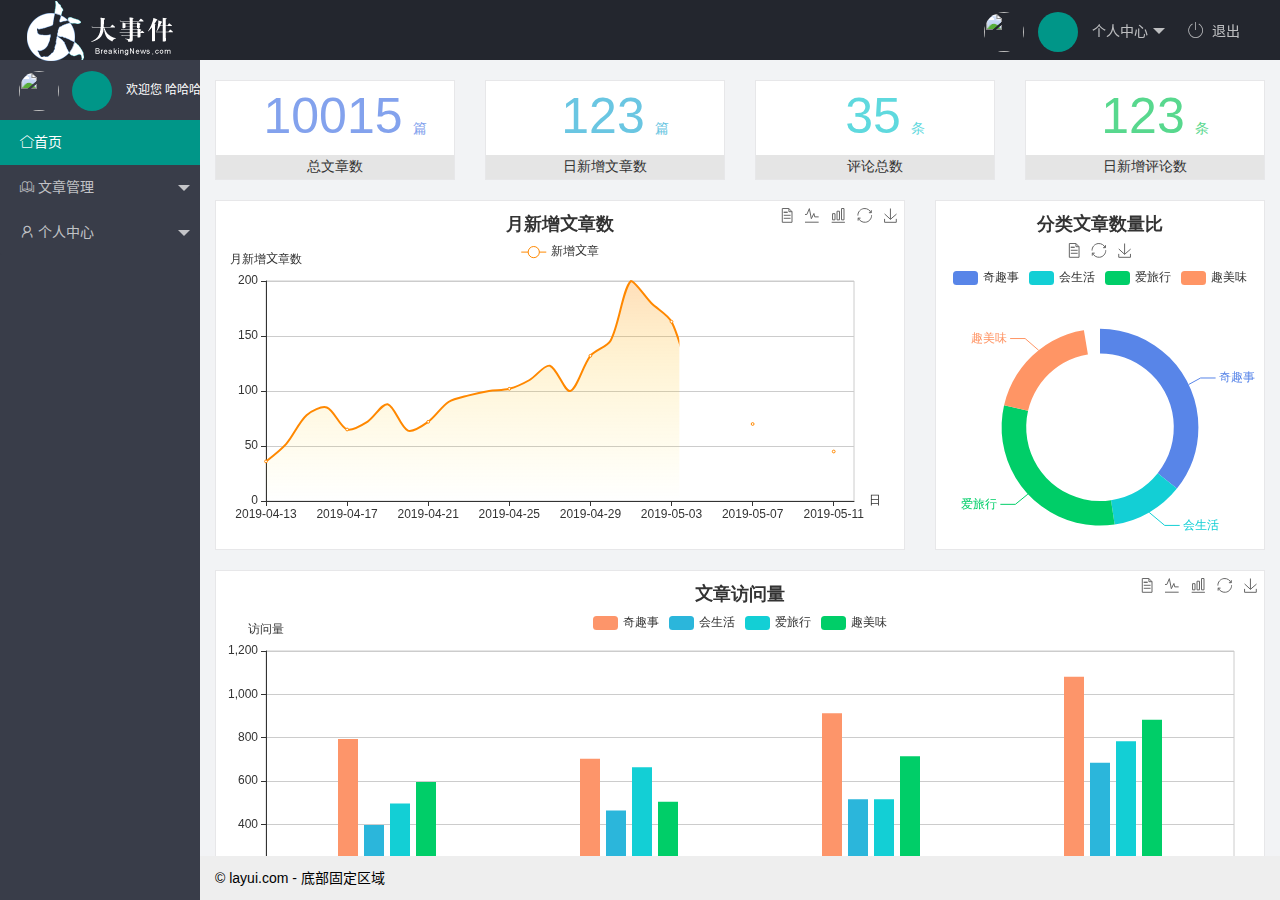
==== commit 095b2b70: "完成个人中心全部功能" ====
--- a/index.html
+++ b/index.html
@@ -23,12 +23,12 @@
                         个人中心
                     </a>
                     <dl class="layui-nav-child">
-                        <dd><a href="">基本资料</a></dd>
-                        <dd><a href="">更换头像</a></dd>
-                        <dd><a href="">重置密码</a></dd>
+                        <dd><a href="/home/user_info.html" target="fm">基本资料</a></dd>
+                        <dd><a href="/home/change_head.html" target="fm">更换头像</a></dd>
+                        <dd><a href="/home/change_pwd.html" target="fm">重置密码</a></dd>
                     </dl>
                 </li>
-                <li class="layui-nav-item">
+                <li class="layui-nav-item" id="tuichu">
                     <a href="javascript:;"><span class="iconfont icon-tuichu"></span> &nbsp;退出</a>
                 </li>
             </ul>
@@ -44,11 +44,12 @@
                 </div>
                 <ul class="layui-nav layui-nav-tree" lay-filter="test">
 
-                    <li class="layui-nav-item"><a href="/home/dashboard.html" target="fm"><i
-                                class="layui-icon layui-icon-home"></i>
-                            首页</a>
+                    <li class="layui-nav-item layui-this">
+                        <a href="/home/dashboard.html" target="fm">
+                            <i class="layui-icon layui-icon-home"></i>首页
+                        </a>
                     </li>
-                    <li class="layui-nav-item layui-nav-itemed">
+                    <li class="layui-nav-item" id="wenzhang">
                         <a class="" href="javascript:;"><i class="layui-icon layui-icon-read"></i> 文章管理</a>
                         <dl class="layui-nav-child">
                             <dd><a href="javascript:;"><i class="layui-icon layui-icon-app"></i> 文章类别</a></dd>
@@ -56,13 +57,15 @@
                             <dd><a href="javascript:;"><i class="layui-icon layui-icon-app"></i> 发表文章</a></dd>
                         </dl>
                     </li>
-                    <li class="layui-nav-item">
+                    <li class="layui-nav-item" id="geren">
                         <a href="javascript:;"><i class="layui-icon layui-icon-username"></i> 个人中心</a>
                         <dl class="layui-nav-child">
                             <dd><a href="/home/user_info.html" target="fm"><i class="layui-icon layui-icon-app"></i>
                                     基本资料</a></dd>
-                            <dd><a href="javascript:;"><i class="layui-icon layui-icon-app"></i> 更换头像</a></dd>
-                            <dd><a href="javascript:;"><i class="layui-icon layui-icon-app"></i> 重置密码</a></dd>
+                            <dd><a href="/home/change_head.html" target="fm"><i class="layui-icon layui-icon-app"></i>
+                                    更换头像</a></dd>
+                            <dd><a href="/home/change_pwd.html" target="fm"><i class="layui-icon layui-icon-app"></i>
+                                    重置密码</a></dd>
                         </dl>
                     </li>
 
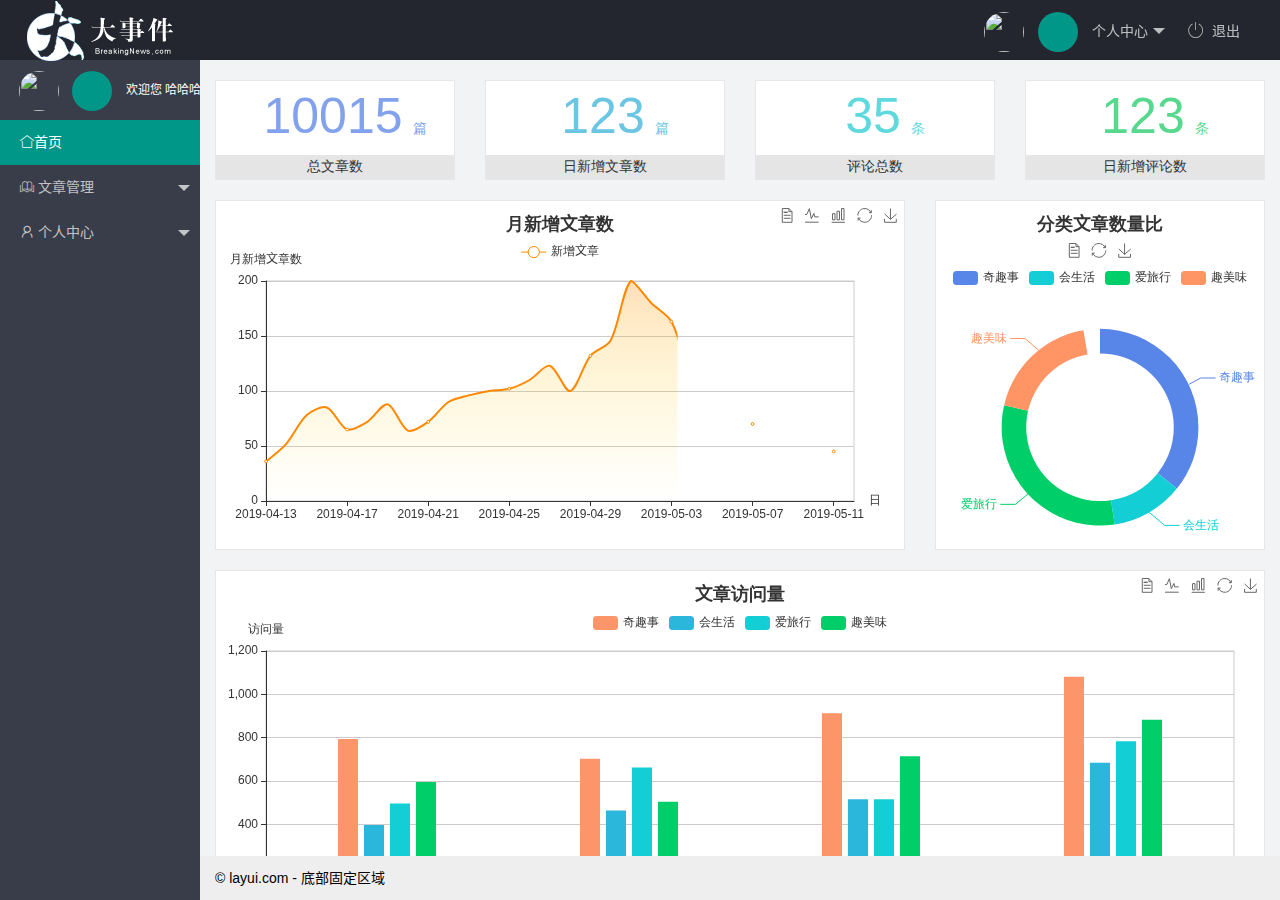
==== commit bc7164c7: "完成了文章类别功能" ====
--- a/index.html
+++ b/index.html
@@ -52,9 +52,12 @@
                     <li class="layui-nav-item" id="wenzhang">
                         <a class="" href="javascript:;"><i class="layui-icon layui-icon-read"></i> 文章管理</a>
                         <dl class="layui-nav-child">
-                            <dd><a href="javascript:;"><i class="layui-icon layui-icon-app"></i> 文章类别</a></dd>
-                            <dd><a href="javascript:;"><i class="layui-icon layui-icon-app"></i> 文章列表</a></dd>
-                            <dd><a href="javascript:;"><i class="layui-icon layui-icon-app"></i> 发表文章</a></dd>
+                            <dd><a href="/home/article_leibie.html" target="fm"><i
+                                        class="layui-icon layui-icon-app"></i> 文章类别</a></dd>
+                            <dd><a href="/home/article_liebiao.html" target="fm"><i
+                                        class="layui-icon layui-icon-app"></i> 文章列表</a></dd>
+                            <dd><a href="/home/article_fabiao.html" target="fm"><i
+                                        class="layui-icon layui-icon-app"></i> 发表文章</a></dd>
                         </dl>
                     </li>
                     <li class="layui-nav-item" id="geren">
